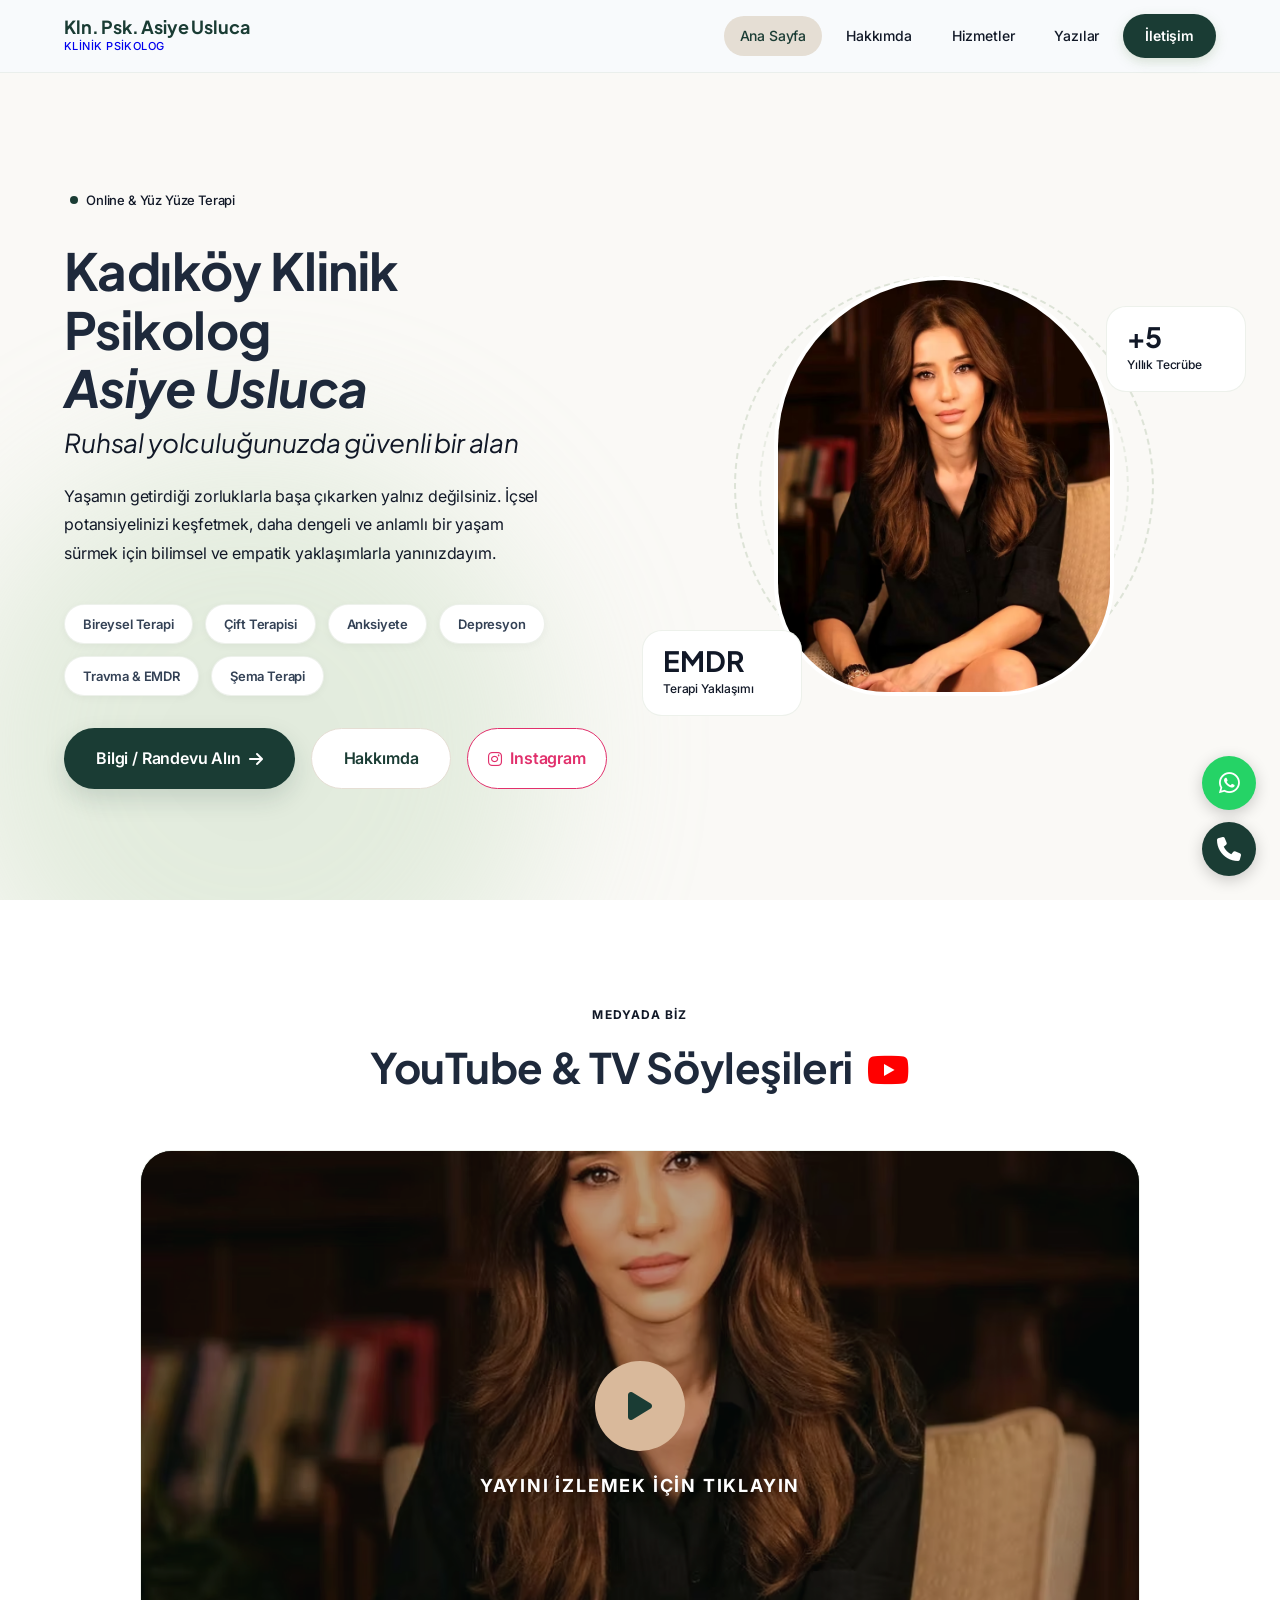
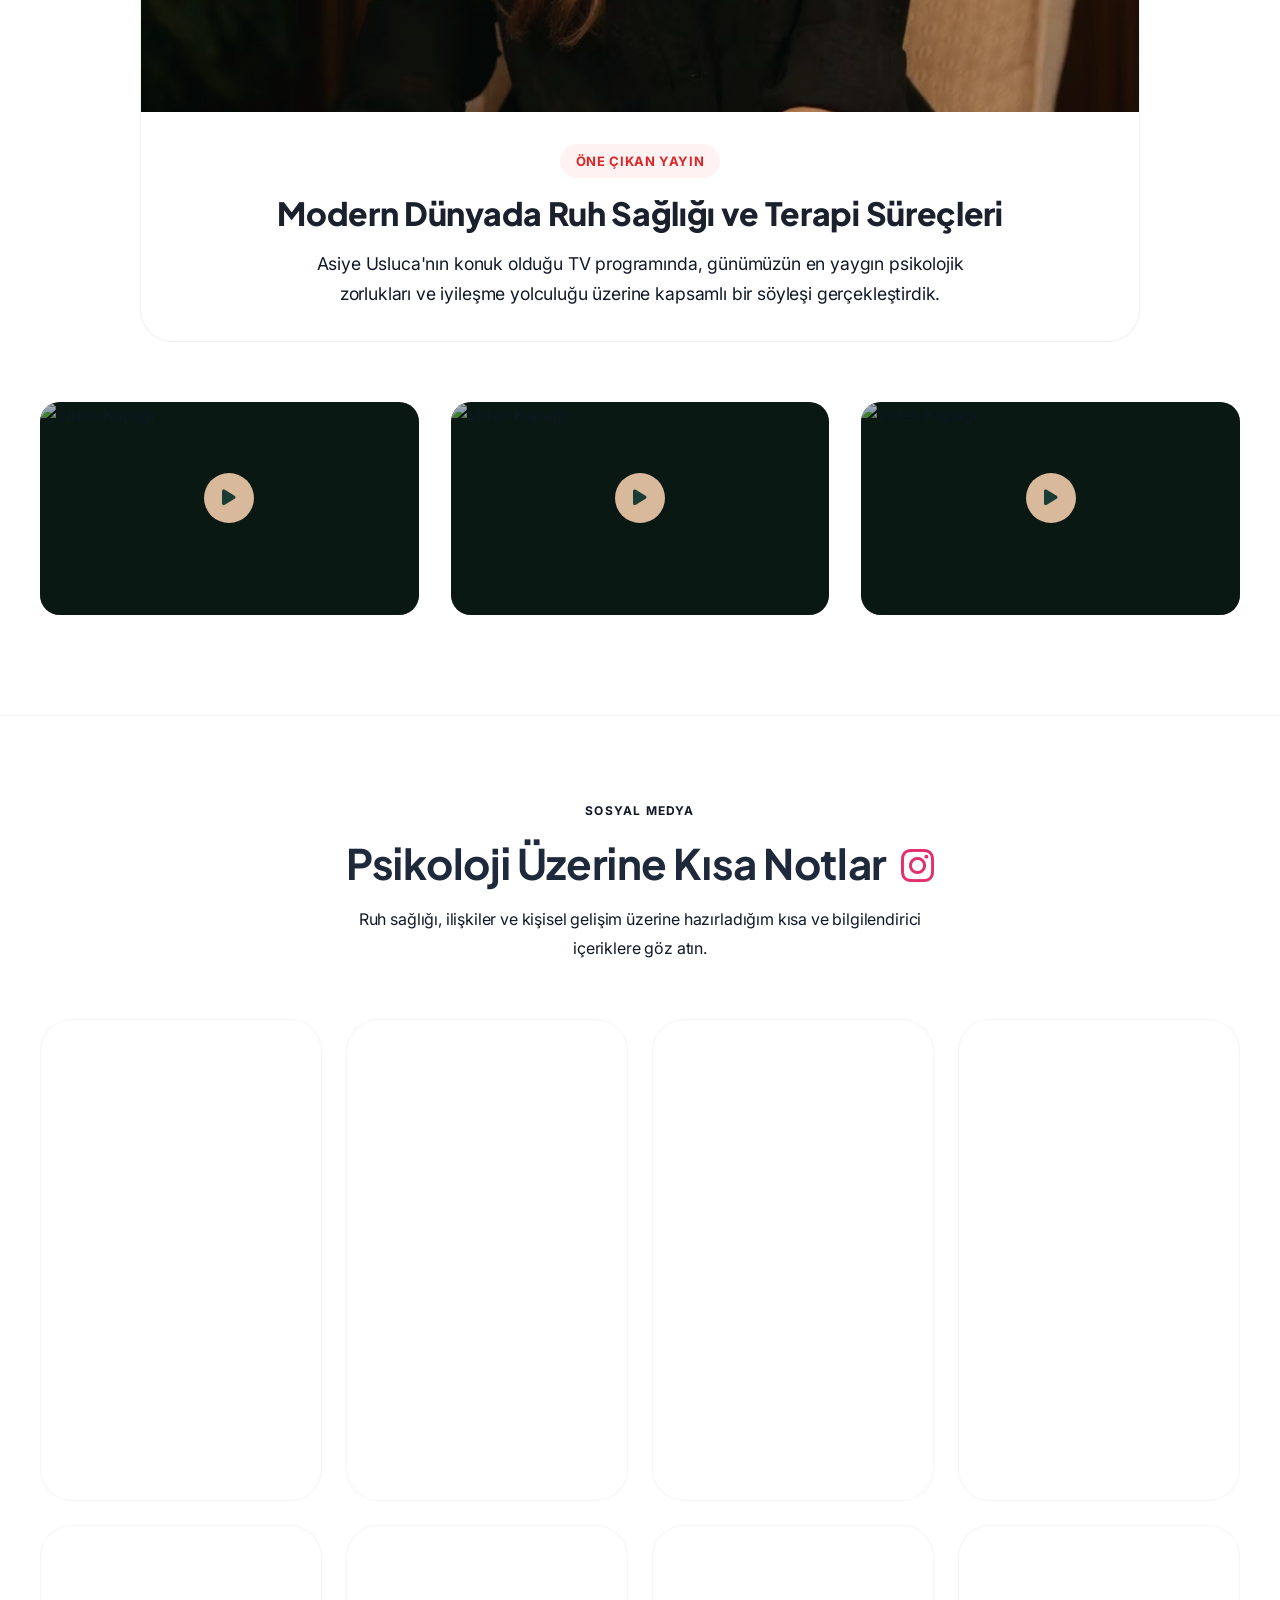
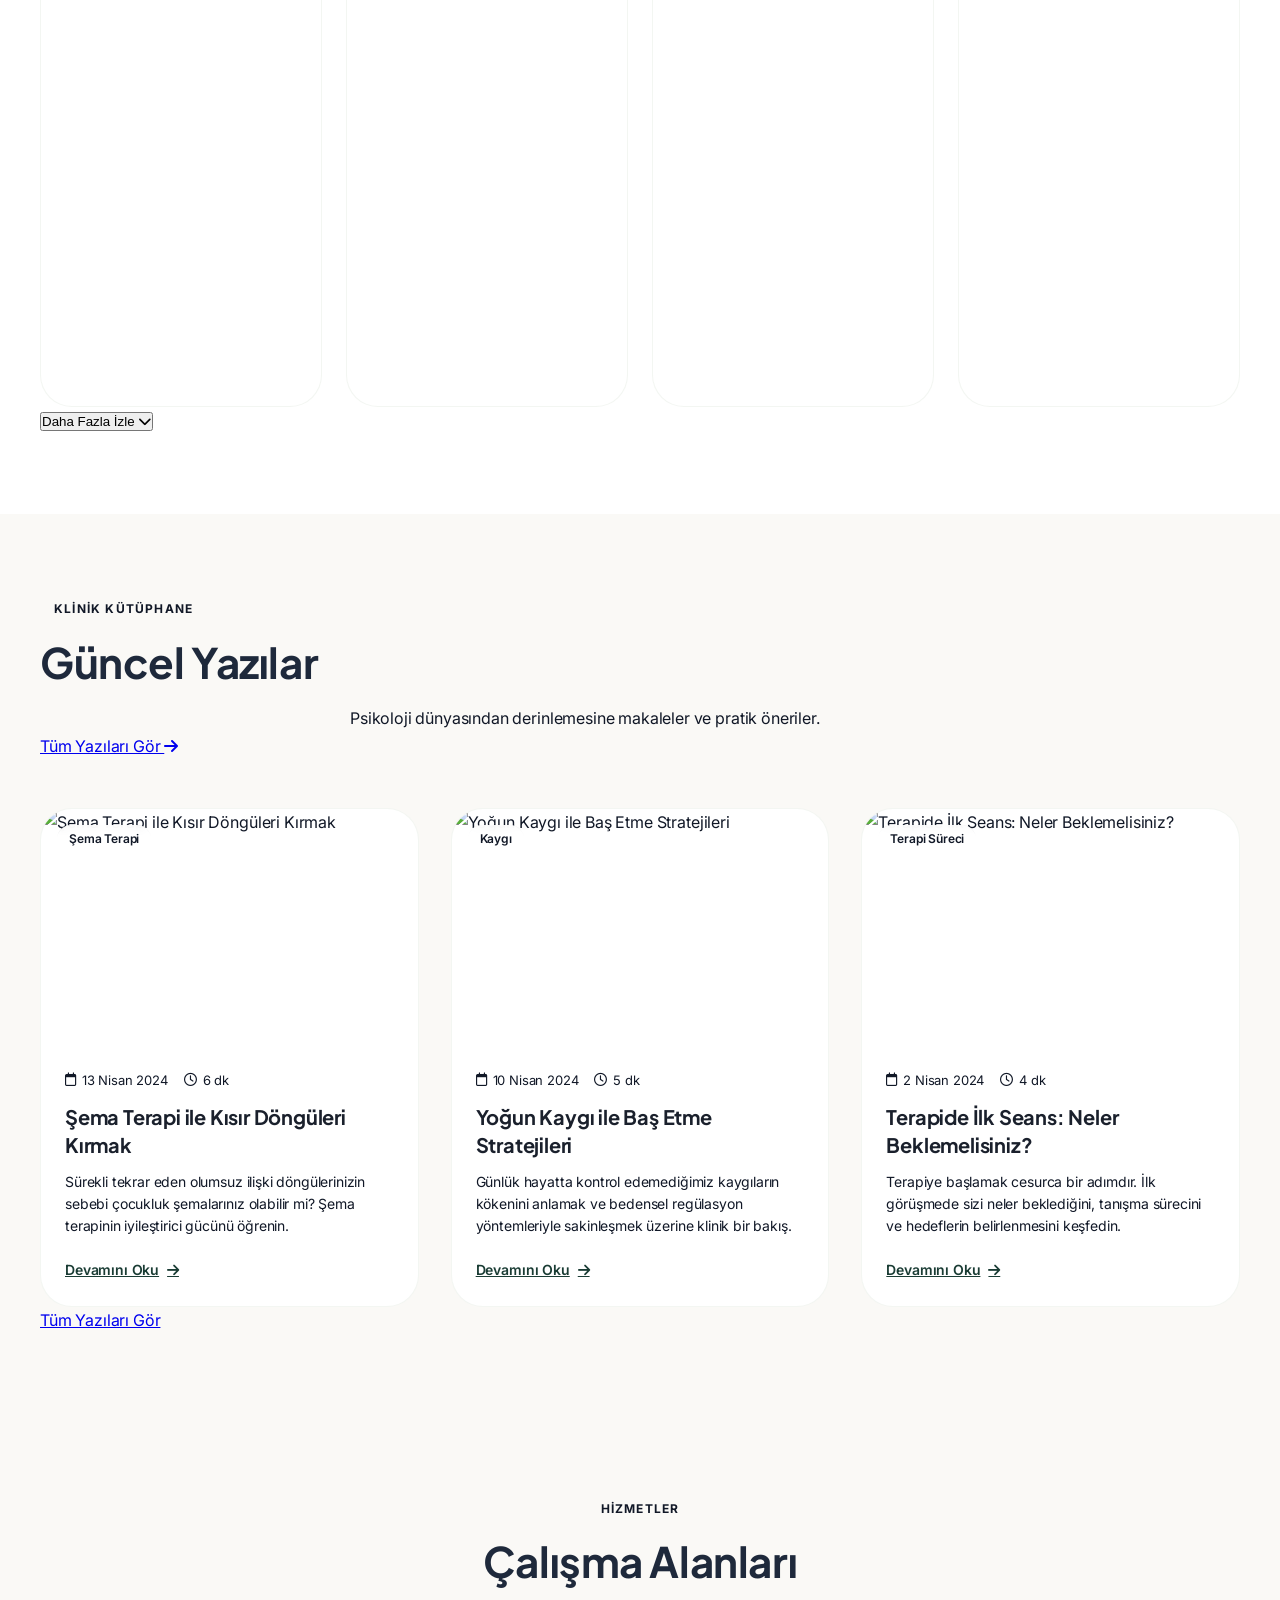
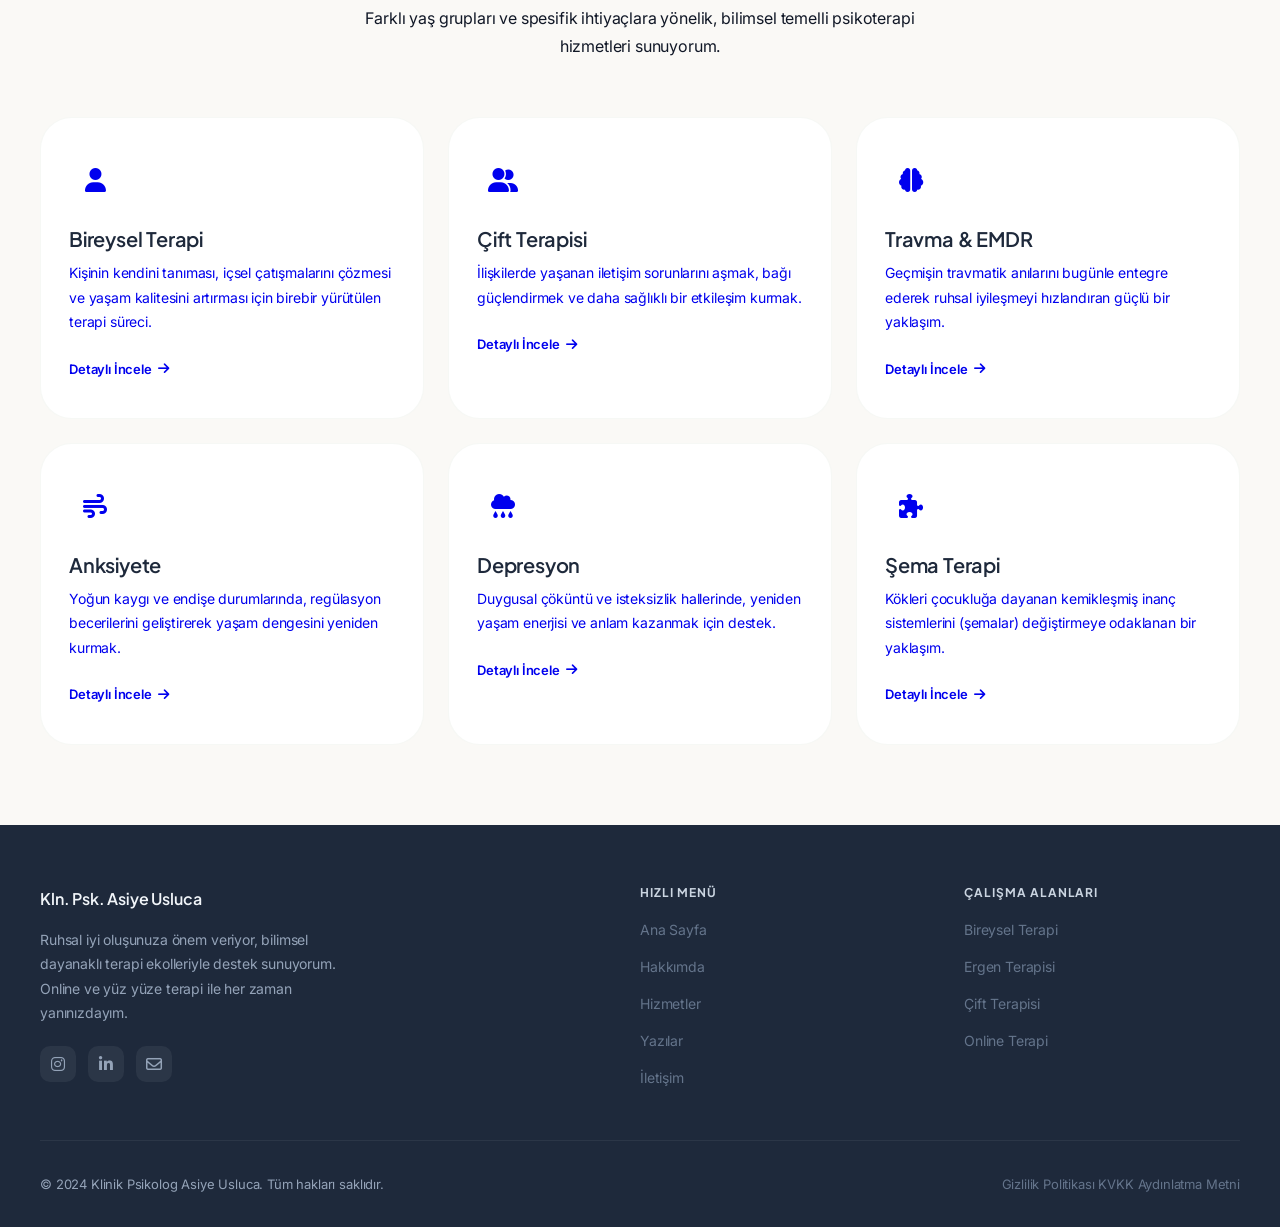
==== index.html @ 1c68e18a "feat: premium rebranding, youtube integration, and blog system completed" ====
<!DOCTYPE html>
<html lang="tr">
<head>
    <meta charset="UTF-8">
    <meta name="viewport" content="width=device-width, initial-scale=1.0">
    <title>Klinik Psikolog Asiye Usluca | Psikolojik Danışmanlık ve Terapi</title>
    <meta name="description" content="Klinik Psikolog Asiye Usluca ile ruhsal yolculuğunuzda güvenli bir alan. Bireysel terapi, ergen terapisi ve çift terapisi hizmetleri.">
    <!-- Tailwind CSS -->
    <script src="https://cdn.tailwindcss.com"></script>
    <script>
        tailwind.config = {
            theme: {
                extend: {
                    colors: {
                        sage: {
                            DEFAULT: '#1A3C34',
                            50: '#FAF9F6',
                            100: '#E5DED4',
                            200: '#D9B99B',
                            300: '#B89F88',
                            400: '#1A3C34',
                            500: '#15312B',
                            600: '#112622',
                            700: '#0C1C19',
                            800: '#081311',
                            900: '#040908',
                        }
                    }
                }
            }
        }
    </script>
    <!-- Custom CSS -->
    <link rel="stylesheet" href="style.css">
    <!-- Font Awesome -->
    <link rel="stylesheet" href="https://cdnjs.cloudflare.com/ajax/libs/font-awesome/6.4.0/css/all.min.css">
</head>
<body class="bg-slate-50">

    <!-- Navbar -->
    <nav class="navbar" id="navbar">
        <div class="nav-container">
            <a href="index.html" class="nav-logo">
                <div class="nav-logo-text">
                    <span class="nav-logo-name">Kln. Psk. Asiye Usluca</span>
                    <span class="nav-logo-title">Klinik Psikolog</span>
                </div>
            </a>
            
            <ul class="nav-links">
                <li><a href="index.html" class="active">Ana Sayfa</a></li>
                <li><a href="hakkimda.html">Hakkımda</a></li>
                <li><a href="hizmetler.html">Hizmetler</a></li>
                <li><a href="yazilar.html">Yazılar</a></li>
                <li><a href="iletisim.html" class="nav-cta">İletişim</a></li>
            </ul>

            <button class="hamburger" id="hamburger" aria-label="Menüyü Aç">
                <span></span>
                <span></span>
                <span></span>
            </button>
        </div>
    </nav>

    <!-- Mobile Menu -->
    <div class="mobile-menu" id="mobile-menu">
        <a href="index.html" class="active">Ana Sayfa</a>
        <a href="hakkimda.html">Hakkımda</a>
        <a href="hizmetler.html">Hizmetler</a>
        <a href="yazilar.html">Yazılar</a>
        <a href="iletisim.html" class="nav-cta-mobile">İletişim</a>
    </div>

    <!-- Main Content -->
    <main class="page-content">
        <!-- Hero Section -->
        <section class="hero">
            <div class="hero-bg"></div>
            <div class="hero-blob hero-blob-1"></div>
            <div class="hero-blob hero-blob-2"></div>
            
            <div class="hero-container">
                <div class="hero-content fade-up">
                    <div class="hero-badge">
                        <div class="hero-badge-dot"></div>
                        <span>Online & Yüz Yüze Terapi</span>
                    </div>
                    <h1 class="hero-title">
                        Kadıköy Klinik Psikolog <br>
                        <span class="hero-title-accent">Asiye Usluca</span>
                    </h1>
                    <p class="hero-subtitle">Ruhsal yolculuğunuzda güvenli bir alan</p>
                    <p class="hero-desc">
                        Yaşamın getirdiği zorluklarla başa çıkarken yalnız değilsiniz. İçsel potansiyelinizi keşfetmek, daha dengeli ve anlamlı bir yaşam sürmek için bilimsel ve empatik yaklaşımlarla yanınızdayım.
                    </p>

                    <div class="hero-tags-container" style="margin-bottom: 32px;">
                        <span class="hero-tag">Bireysel Terapi</span>
                        <span class="hero-tag">Çift Terapisi</span>
                        <span class="hero-tag">Anksiyete</span>
                        <span class="hero-tag">Depresyon</span>
                        <span class="hero-tag">Travma & EMDR</span>
                        <span class="hero-tag">Şema Terapi</span>
                    </div>

                    <div class="hero-actions">
                        <a href="iletisim.html" class="btn-primary">
                            Bilgi / Randevu Alın <i class="fa-solid fa-arrow-right ml-2 text-sm"></i>
                        </a>
                        <a href="hakkimda.html" class="btn-secondary">
                            Hakkımda
                        </a>
                        <a href="https://www.instagram.com/kl.psk.asiyeusluca/" target="_blank" class="btn-secondary" style="border-color: #E1306C; color: #E1306C; padding: 14px 20px;">
                            <i class="fa-brands fa-instagram mr-2"></i> Instagram
                        </a>
                    </div>
                </div>

                <div class="hero-image-wrapper fade-up fade-up-delay-2">
                    <div class="hero-image-ring"></div>
                    <div class="hero-image-ring hero-image-ring-2"></div>
                    <div class="hero-image-card">
                        <img src="images/Asiye Usluca.avif" alt="Klinik Psikolog Asiye Usluca">
                    </div>
                    <div class="hero-stats">
                        <div class="hero-stats-number">EMDR</div>
                        <div class="hero-stats-label">Terapi Yaklaşımı</div>
                    </div>
                    <div class="hero-stats hero-stats-2">
                        <div class="hero-stats-number">+5</div>
                        <div class="hero-stats-label">Yıllık Tecrübe</div>
                    </div>
                </div>
            </div>
        </section>

        <!-- YouTube / Featured Media Section -->
        <section class="media-section">
            <div class="container">
                <div class="section-header fade-up text-center mb-12">
                    <span class="section-eyebrow">Medyada Biz</span>
                    <h2 class="section-title">
                        YouTube & TV Söyleşileri
                        <i class="fa-brands fa-youtube" style="color: #FF0000; margin-left: 8px; font-size: 0.9em;"></i>
                    </h2>
                </div>

                <!-- Featured TV Video with Premium Toggle -->
                <div class="featured-video-container fade-up" id="featured-video-box">
                    <div class="video-responsive-wrap video-placeholder" onclick="loadFeaturedVideo()">
                        <div class="video-cover-overlay">
                            <img src="images/Asiye Usluca.avif" alt="Medyada Asiye Usluca" class="video-cover-img">
                            <div class="play-button-premium">
                                <i class="fa-solid fa-play"></i>
                            </div>
                            <div class="video-cta-text">Yayını İzlemek İçin Tıklayın</div>
                        </div>
                    </div>
                    <div class="featured-video-content">
                        <span class="featured-video-tag">Öne Çıkan Yayın</span>
                        <h3 class="featured-video-title">Modern Dünyada Ruh Sağlığı ve Terapi Süreçleri</h3>
                        <p class="featured-video-desc">
                            Asiye Usluca'nın konuk olduğu TV programında, günümüzün en yaygın psikolojik zorlukları ve iyileşme yolculuğu üzerine kapsamlı bir söyleşi gerçekleştirdik.
                        </p>
                    </div>
                </div>

                <script>
                    function loadFeaturedVideo() {
                        const container = document.getElementById('featured-video-box').querySelector('.video-responsive-wrap');
                        container.innerHTML = '<iframe src="https://www.youtube.com/embed/6K0EcAQxALw?autoplay=1&rel=0" title="YouTube Video" allow="accelerometer; autoplay; clipboard-write; encrypted-media; gyroscope; picture-in-picture" allowfullscreen></iframe>';
                        container.classList.remove('video-placeholder');
                    }
                </script>

                <!-- More Videos with Premium Toggle & Cover Images -->
                <div class="youtube-grid">
                    <div class="yt-card fade-up" id="yt-1">
                        <div class="video-responsive-wrap video-placeholder" onclick="loadGridVideo('yt-1', '6K0EcAQxALw')">
                            <div class="video-cover-overlay">
                                <img src="https://img.youtube.com/vi/6K0EcAQxALw/maxresdefault.jpg" alt="Video Kapağı" class="video-cover-img">
                                <div class="play-button-premium" style="width: 50px; height: 50px; font-size: 18px;">
                                    <i class="fa-solid fa-play"></i>
                                </div>
                            </div>
                        </div>
                    </div>
                    <div class="yt-card fade-up fade-up-delay-1" id="yt-2">
                        <div class="video-responsive-wrap video-placeholder" onclick="loadGridVideo('yt-2', '6K0EcAQxALw')">
                            <div class="video-cover-overlay">
                                <img src="https://img.youtube.com/vi/6K0EcAQxALw/maxresdefault.jpg" alt="Video Kapağı" class="video-cover-img">
                                <div class="play-button-premium" style="width: 50px; height: 50px; font-size: 18px;">
                                    <i class="fa-solid fa-play"></i>
                                </div>
                            </div>
                        </div>
                    </div>
                    <div class="yt-card fade-up fade-up-delay-2" id="yt-3">
                        <div class="video-responsive-wrap video-placeholder" onclick="loadGridVideo('yt-3', '6K0EcAQxALw')">
                            <div class="video-cover-overlay">
                                <img src="https://img.youtube.com/vi/6K0EcAQxALw/maxresdefault.jpg" alt="Video Kapağı" class="video-cover-img">
                                <div class="play-button-premium" style="width: 50px; height: 50px; font-size: 18px;">
                                    <i class="fa-solid fa-play"></i>
                                </div>
                            </div>
                        </div>
                    </div>
                </div>

                <script>
                    function loadGridVideo(containerId, videoId) {
                        const container = document.getElementById(containerId).querySelector('.video-responsive-wrap');
                        container.innerHTML = '<iframe src="https://www.youtube.com/embed/' + videoId + '?autoplay=1&rel=0" title="YouTube Video" allow="accelerometer; autoplay; clipboard-write; encrypted-media; gyroscope; picture-in-picture" allowfullscreen></iframe>';
                        container.classList.remove('video-placeholder');
                    }
                </script>
            </div>
        </section>

        <!-- Instagram Videos Section -->
        <section class="instagram-section">
            <div class="container">
                <div class="section-header fade-up">
                    <span class="section-eyebrow">Sosyal Medya</span>
                    <h2 class="section-title">
                        Psikoloji Üzerine Kısa Notlar 
                        <i class="fa-brands fa-instagram" style="color: #E1306C; margin-left: 8px; font-size: 0.9em;"></i>
                    </h2>
                    <p class="section-desc">Ruh sağlığı, ilişkiler ve kişisel gelişim üzerine hazırladığım kısa ve bilgilendirici içeriklere göz atın.</p>
                </div>
                
                <div class="instagram-grid fade-up fade-up-delay-1">
                    <!-- Video 1 -->
                    <div class="video-item">
                        <div class="instagram-embed-wrapper" style="min-height: 480px; align-items: stretch;">
                            <iframe src="https://www.instagram.com/p/DW9f9VKjLY2/embed" width="100%" height="480" frameborder="0" scrolling="no" allowtransparency="true" style="border:none; border-radius: 16px;"></iframe>
                        </div>
                    </div>
                    <!-- Video 2 -->
                    <div class="video-item">
                        <div class="instagram-embed-wrapper" style="min-height: 480px; align-items: stretch;">
                            <iframe src="https://www.instagram.com/p/DW3dEcjjD6r/embed" width="100%" height="480" frameborder="0" scrolling="no" allowtransparency="true" style="border:none; border-radius: 16px;"></iframe>
                        </div>
                    </div>
                    <!-- Video 3 -->
                    <div class="video-item mobile-hidden">
                        <div class="instagram-embed-wrapper" style="min-height: 480px; align-items: stretch;">
                            <iframe src="https://www.instagram.com/p/DW1vijzB_mU/embed" width="100%" height="480" frameborder="0" scrolling="no" allowtransparency="true" style="border:none; border-radius: 16px;"></iframe>
                        </div>
                    </div>
                    <!-- Video 4 -->
                    <div class="video-item mobile-hidden">
                        <div class="instagram-embed-wrapper" style="min-height: 480px; align-items: stretch;">
                            <iframe src="https://www.instagram.com/p/DWRn8cZDE-V/embed" width="100%" height="480" frameborder="0" scrolling="no" allowtransparency="true" style="border:none; border-radius: 16px;"></iframe>
                        </div>
                    </div>
                    <!-- Video 5 -->
                    <div class="video-item mobile-hidden">
                        <div class="instagram-embed-wrapper" style="min-height: 480px; align-items: stretch;">
                            <iframe src="https://www.instagram.com/p/DWMZo0njMbs/embed" width="100%" height="480" frameborder="0" scrolling="no" allowtransparency="true" style="border:none; border-radius: 16px;"></iframe>
                        </div>
                    </div>
                    <!-- Video 6 -->
                    <div class="video-item mobile-hidden">
                        <div class="instagram-embed-wrapper" style="min-height: 480px; align-items: stretch;">
                            <iframe src="https://www.instagram.com/p/DWEzRWvjHTo/embed" width="100%" height="480" frameborder="0" scrolling="no" allowtransparency="true" style="border:none; border-radius: 16px;"></iframe>
                        </div>
                    </div>
                    <!-- Video 7 -->
                    <div class="video-item mobile-hidden">
                        <div class="instagram-embed-wrapper" style="min-height: 480px; align-items: stretch;">
                            <iframe src="https://www.instagram.com/p/DV9CozvF2O_/embed" width="100%" height="480" frameborder="0" scrolling="no" allowtransparency="true" style="border:none; border-radius: 16px;"></iframe>
                        </div>
                    </div>
                    <!-- Video 8 -->
                    <div class="video-item mobile-hidden">
                        <div class="instagram-embed-wrapper" style="min-height: 480px; align-items: stretch;">
                            <iframe src="https://www.instagram.com/p/DV33iY6jDvD/embed" width="100%" height="480" frameborder="0" scrolling="no" allowtransparency="true" style="border:none; border-radius: 16px;"></iframe>
                        </div>
                    </div>
                </div>

                <!-- Load More Button (Mobile Only) -->
                <div class="text-center mt-8 sm:hidden px-4">
                    <button id="show-more-videos" class="w-full bg-white border border-sage text-sage font-semibold py-3 px-6 rounded-full shadow-sm hover:bg-sage-50 transition duration-300">
                        Daha Fazla İzle <i class="fa-solid fa-chevron-down ml-2"></i>
                    </button>
                </div>
            </div>
        </section>

        <!-- Recent Blog Posts Section -->
        <section class="section bg-white" id="son-yazilar">
            <div class="container">
                <div class="flex justify-between items-end mb-12 fade-up">
                    <div class="max-w-xl">
                        <span class="section-eyebrow">Klinik Kütüphane</span>
                        <h2 class="section-title">Güncel Yazılar</h2>
                        <p class="section-desc">Psikoloji dünyasından derinlemesine makaleler ve pratik öneriler.</p>
                    </div>
                    <a href="yazilar.html" class="hidden md:flex items-center gap-2 text-primary font-bold hover:gap-4 transition-all">
                        Tüm Yazıları Gör <i class="fa-solid fa-arrow-right"></i>
                    </a>
                </div>

                <div class="blog-grid">
                    <!-- Post 1 -->
                    <article class="blog-card fade-up">
                        <div class="blog-image-wrap">
                            <img src="schema_therapy_puzzle_1776084819249.png" alt="Şema Terapi ile Kısır Döngüleri Kırmak">
                            <span class="blog-category-badge">Şema Terapi</span>
                        </div>
                        <div class="blog-content">
                            <div class="blog-meta">
                                <span class="blog-meta-item"><i class="fa-regular fa-calendar"></i> 13 Nisan 2024</span>
                                <span class="blog-meta-item"><i class="fa-regular fa-clock"></i> 6 dk</span>
                            </div>
                            <h3 class="blog-card-title">Şema Terapi ile Kısır Döngüleri Kırmak</h3>
                            <p class="blog-card-excerpt">Sürekli tekrar eden olumsuz ilişki döngülerinizin sebebi çocukluk şemalarınız olabilir mi? Şema terapinin iyileştirici gücünü öğrenin.</p>
                            <a href="yazilar.html" class="blog-read-more">Devamını Oku <i class="fa-solid fa-arrow-right"></i></a>
                        </div>
                    </article>

                    <!-- Post 2 -->
                    <article class="blog-card fade-up fade-up-delay-1">
                        <div class="blog-image-wrap">
                            <img src="anxiety_relief_calm_1776084756799.png" alt="Yoğun Kaygı ile Baş Etme Stratejileri">
                            <span class="blog-category-badge">Kaygı</span>
                        </div>
                        <div class="blog-content">
                            <div class="blog-meta">
                                <span class="blog-meta-item"><i class="fa-regular fa-calendar"></i> 10 Nisan 2024</span>
                                <span class="blog-meta-item"><i class="fa-regular fa-clock"></i> 5 dk</span>
                            </div>
                            <h3 class="blog-card-title">Yoğun Kaygı ile Baş Etme Stratejileri</h3>
                            <p class="blog-card-excerpt">Günlük hayatta kontrol edemediğimiz kaygıların kökenini anlamak ve bedensel regülasyon yöntemleriyle sakinleşmek üzerine klinik bir bakış.</p>
                            <a href="yazilar.html" class="blog-read-more">Devamını Oku <i class="fa-solid fa-arrow-right"></i></a>
                        </div>
                    </article>

                    <!-- Post 3 -->
                    <article class="blog-card fade-up fade-up-delay-2">
                        <div class="blog-image-wrap">
                            <img src="therapy_room_session_1776084719067.png" alt="Terapide İlk Seans: Neler Beklemelisiniz?">
                            <span class="blog-category-badge">Terapi Süreci</span>
                        </div>
                        <div class="blog-content">
                            <div class="blog-meta">
                                <span class="blog-meta-item"><i class="fa-regular fa-calendar"></i> 2 Nisan 2024</span>
                                <span class="blog-meta-item"><i class="fa-regular fa-clock"></i> 4 dk</span>
                            </div>
                            <h3 class="blog-card-title">Terapide İlk Seans: Neler Beklemelisiniz?</h3>
                            <p class="blog-card-excerpt">Terapiye başlamak cesurca bir adımdır. İlk görüşmede sizi neler beklediğini, tanışma sürecini ve hedeflerin belirlenmesini keşfedin.</p>
                            <a href="yazilar.html" class="blog-read-more">Devamını Oku <i class="fa-solid fa-arrow-right"></i></a>
                        </div>
                    </article>
                </div>

                <div class="mt-12 text-center md:hidden">
                    <a href="yazilar.html" class="inline-block bg-primary text-white font-bold px-8 py-3 rounded-full">Tüm Yazıları Gör</a>
                </div>
            </div>
        </section>

        <!-- Services Preview Section (Hızlı Geçiş Kartları) -->
        <section class="services-section">
            <div class="container">
                <div class="section-header fade-up">
                    <span class="section-eyebrow">Hizmetler</span>
                    <h2 class="section-title">Çalışma Alanları</h2>
                    <p class="section-desc">Farklı yaş grupları ve spesifik ihtiyaçlara yönelik, bilimsel temelli psikoterapi hizmetleri sunuyorum.</p>
                </div>

                <div class="services-grid">
                    <!-- Bireysel Terapi -->
                    <a href="hizmetler.html#bireysel" class="service-card fade-up">
                        <div class="service-icon text-sage">
                            <i class="fa-solid fa-user"></i>
                        </div>
                        <h3 class="service-name">Bireysel Terapi</h3>
                        <p class="service-desc">Kişinin kendini tanıması, içsel çatışmalarını çözmesi ve yaşam kalitesini artırması için birebir yürütülen terapi süreci.</p>
                        <span class="service-link">
                            Detaylı İncele <i class="fa-solid fa-arrow-right text-xs"></i>
                        </span>
                    </a>

                    <!-- Çift Terapisi -->
                    <a href="hizmetler.html#cift" class="service-card fade-up fade-up-delay-1">
                        <div class="service-icon text-sage">
                            <i class="fa-solid fa-user-group"></i>
                        </div>
                        <h3 class="service-name">Çift Terapisi</h3>
                        <p class="service-desc">İlişkilerde yaşanan iletişim sorunlarını aşmak, bağı güçlendirmek ve daha sağlıklı bir etkileşim kurmak.</p>
                        <span class="service-link">
                            Detaylı İncele <i class="fa-solid fa-arrow-right text-xs"></i>
                        </span>
                    </a>

                    <!-- Travma & EMDR -->
                    <a href="hizmetler.html#travma" class="service-card fade-up fade-up-delay-2">
                        <div class="service-icon text-sage">
                            <i class="fa-solid fa-brain"></i>
                        </div>
                        <h3 class="service-name">Travma & EMDR</h3>
                        <p class="service-desc">Geçmişin travmatik anılarını bugünle entegre ederek ruhsal iyileşmeyi hızlandıran güçlü bir yaklaşım.</p>
                        <span class="service-link">
                            Detaylı İncele <i class="fa-solid fa-arrow-right text-xs"></i>
                        </span>
                    </a>

                    <!-- Anksiyete -->
                    <a href="hizmetler.html#anksiyete" class="service-card fade-up">
                        <div class="service-icon text-sage">
                            <i class="fa-solid fa-wind"></i>
                        </div>
                        <h3 class="service-name">Anksiyete</h3>
                        <p class="service-desc">Yoğun kaygı ve endişe durumlarında, regülasyon becerilerini geliştirerek yaşam dengesini yeniden kurmak.</p>
                        <span class="service-link">
                            Detaylı İncele <i class="fa-solid fa-arrow-right text-xs"></i>
                        </span>
                    </a>

                    <!-- Depresyon -->
                    <a href="hizmetler.html#depresyon" class="service-card fade-up fade-up-delay-1">
                        <div class="service-icon text-sage">
                            <i class="fa-solid fa-cloud-rain"></i>
                        </div>
                        <h3 class="service-name">Depresyon</h3>
                        <p class="service-desc">Duygusal çöküntü ve isteksizlik hallerinde, yeniden yaşam enerjisi ve anlam kazanmak için destek.</p>
                        <span class="service-link">
                            Detaylı İncele <i class="fa-solid fa-arrow-right text-xs"></i>
                        </span>
                    </a>

                    <!-- Şema Terapi -->
                    <a href="hizmetler.html#sema" class="service-card fade-up fade-up-delay-2">
                        <div class="service-icon text-sage">
                            <i class="fa-solid fa-puzzle-piece"></i>
                        </div>
                        <h3 class="service-name">Şema Terapi</h3>
                        <p class="service-desc">Kökleri çocukluğa dayanan kemikleşmiş inanç sistemlerini (şemalar) değiştirmeye odaklanan bir yaklaşım.</p>
                        <span class="service-link">
                            Detaylı İncele <i class="fa-solid fa-arrow-right text-xs"></i>
                        </span>
                    </a>
                </div>
            </div>
        </section>
    </main>

    <!-- Footer -->
    <footer class="footer">
        <div class="footer-container">
            <div class="footer-grid">
                <div class="footer-brand">
                    <a href="index.html" class="footer-logo">
                        <span class="footer-logo-name">Kln. Psk. Asiye Usluca</span>
                    </a>
                    <p class="footer-desc">
                        Ruhsal iyi oluşunuza önem veriyor, bilimsel dayanaklı terapi ekolleriyle destek sunuyorum. Online ve yüz yüze terapi ile her zaman yanınızdayım.
                    </p>
                    <div class="footer-social">
                        <a href="https://www.instagram.com/kl.psk.asiyeusluca/" target="_blank" aria-label="Instagram"><i class="fa-brands fa-instagram"></i></a>
                        <a href="https://linkedin.com/" target="_blank" aria-label="LinkedIn"><i class="fa-brands fa-linkedin-in"></i></a>
                        <a href="mailto:info@asiyeusluca.com" aria-label="Email"><i class="fa-regular fa-envelope"></i></a>
                    </div>
                </div>
                
                <div>
                    <h4 class="footer-nav-title">Hızlı Menü</h4>
                    <ul class="footer-nav-list">
                        <li><a href="index.html">Ana Sayfa</a></li>
                        <li><a href="hakkimda.html">Hakkımda</a></li>
                        <li><a href="hizmetler.html">Hizmetler</a></li>
                        <li><a href="yazilar.html">Yazılar</a></li>
                        <li><a href="iletisim.html">İletişim</a></li>
                    </ul>
                </div>
                
                <div>
                    <h4 class="footer-nav-title">Çalışma Alanları</h4>
                    <ul class="footer-nav-list">
                        <li><a href="hizmetler.html#bireysel">Bireysel Terapi</a></li>
                        <li><a href="hizmetler.html#ergen">Ergen Terapisi</a></li>
                        <li><a href="hizmetler.html#cift">Çift Terapisi</a></li>
                        <li><a href="hizmetler.html#online">Online Terapi</a></li>
                    </ul>
                </div>
            </div>
            
            <div class="footer-bottom">
                <p>&copy; 2024 Klinik Psikolog Asiye Usluca. Tüm hakları saklıdır.</p>
                <div class="flex gap-4">
                    <a href="#">Gizlilik Politikası</a>
                    <a href="#">KVKK Aydınlatma Metni</a>
                </div>
            </div>
        </div>
    </footer>

    <!-- Scripts -->
    <script async src="//www.instagram.com/embed.js"></script>
    <script>
        // Navbar Scrolled State
        const navbar = document.getElementById('navbar');
        window.addEventListener('scroll', () => {
            if (window.scrollY > 20) {
                navbar.classList.add('scrolled');
            } else {
                navbar.classList.remove('scrolled');
            }
        });

        // Mobile Menu Toggle
        const hamburger = document.getElementById('hamburger');
        const mobileMenu = document.getElementById('mobile-menu');

        hamburger.addEventListener('click', () => {
            hamburger.classList.toggle('open');
            mobileMenu.classList.toggle('open');
        });

        // Scroll Animation
        const observerOptions = {
            root: null,
            rootMargin: '0px',
            threshold: 0.1
        };

        const observer = new IntersectionObserver((entries, observer) => {
            entries.forEach(entry => {
                if (entry.isIntersecting) {
                    entry.target.classList.add('visible');
                    observer.unobserve(entry.target);
                }
            });
        }, observerOptions);

        document.querySelectorAll('.fade-up').forEach((el) => {
            observer.observe(el);
        });

        // Instagram Load More Logic
        const showMoreBtn = document.getElementById('show-more-videos');
        const hiddenVideos = document.querySelectorAll('.video-item.mobile-hidden');

        if (showMoreBtn) {
            showMoreBtn.addEventListener('click', () => {
                hiddenVideos.forEach(v => v.classList.add('show'));
                showMoreBtn.style.display = 'none';
            });
        }
    </script>
    
    <!-- Floating Contact Buttons -->
    <div class="floating-contact">
        <a href="https://wa.me/905454201468" target="_blank" class="float-btn float-whatsapp" aria-label="WhatsApp üzerinden ulaşın">
            <i class="fa-brands fa-whatsapp"></i>
        </a>
        <a href="tel:+905454201468" class="float-btn float-phone" aria-label="Telefonla arayın">
            <i class="fa-solid fa-phone"></i>
        </a>
    </div>
</body>
</html>
---- style.css ----
/* ===== GOOGLE FONTS ===== */
@import url('https://fonts.googleapis.com/css2?family=Plus+Jakarta+Sans:ital,wght@0,300;0,400;0,500;0,600;0,700;1,400&family=Inter:wght@300;400;500;600;700&display=swap');

/* ===== CSS VARIABLES ===== */
:root {
  --primary: #1A3C34;      /* Deep Forest Green - Authority */
  --primary-light: #2A5C50;
  --secondary: #D9B99B;    /* Champagne/Sand - Luxury */
  --secondary-soft: #E5DED4;
  --bg-premium: #FAF9F6;   /* Off-white Pearl - Ease */
  --text-main: #111827;    /* Rich Ink */
  --text-muted: #4B5563;   /* Soft Charcoal */
  --sage: var(--primary);  /* Legacy compatibility */
  
  --font-heading: 'Plus Jakarta Sans', -apple-system, BlinkMacSystemFont, "Segoe UI", Roboto, sans-serif;
  --font-body: 'Inter', system-ui, -apple-system, sans-serif;
  
  --transition: all 0.4s cubic-bezier(0.2, 0.8, 0.2, 1);
  --shadow-premium: 0 12px 40px rgba(0,0,0,0.03), 0 4px 12px rgba(0,0,0,0.02);
  --shadow-hover: 0 20px 60px rgba(26,60,52,0.1), 0 8px 24px rgba(0,0,0,0.05);
  
  --radius: 20px;
  --radius-lg: 32px;
  --radius-pill: 100px;
}

/* ===== RESET & BASE ===== */
*, *::before, *::after {
  box-sizing: border-box;
  margin: 0;
  padding: 0;
}

html {
  scroll-behavior: smooth;
  -webkit-font-smoothing: antialiased;
}

body {
  font-family: var(--font-body);
  background-color: var(--bg-premium);
  color: var(--text-main);
  line-height: 1.7;
  overflow-x: hidden;
  letter-spacing: -0.01em;
}

/* ===== TYPOGRAPHY ===== */
h1, h2, h3, h4, h5 {
  font-family: var(--font-heading);
  line-height: 1.25;
  letter-spacing: -0.01em;
}

/* ===== NAVBAR ===== */
.navbar {
  position: fixed;
  top: 0;
  left: 0;
  right: 0;
  z-index: 1000;
  background: rgba(248, 250, 252, 0.92);
  backdrop-filter: blur(20px);
  -webkit-backdrop-filter: blur(20px);
  border-bottom: 1px solid rgba(136,164,124,0.12);
  transition: var(--transition);
}

.navbar.scrolled {
  background: rgba(248, 250, 252, 0.98);
  box-shadow: var(--shadow-sm);
}

.nav-container {
  max-width: 1200px;
  margin: 0 auto;
  padding: 0 24px;
  display: flex;
  align-items: center;
  justify-content: space-between;
  height: 72px;
}

.nav-logo {
  display: flex;
  align-items: center;
  gap: 12px;
  text-decoration: none;
}

.nav-logo-img {
  width: 42px;
  height: 42px;
  border-radius: 50%;
  object-fit: cover;
  border: 2px solid var(--sage-light);
}

.nav-logo-text {
  display: flex;
  flex-direction: column;
}

.nav-logo-name {
  font-family: var(--font-heading);
  font-size: 18px;
  font-weight: 700;
  color: var(--primary);
  line-height: 1.2;
}

.nav-logo-title {
  font-size: 11px;
  color: var(--sage-dark);
  font-weight: 500;
  letter-spacing: 0.04em;
  text-transform: uppercase;
}

.nav-links {
  display: flex;
  align-items: center;
  gap: 8px;
  list-style: none;
}

.nav-links a {
  display: inline-flex;
  align-items: center;
  padding: 8px 16px;
  border-radius: 50px;
  text-decoration: none;
  font-size: 14px;
  font-weight: 500;
  color: var(--muted);
  transition: var(--transition);
}

.nav-links a:hover,
.nav-links a.active {
  color: var(--primary);
  background-color: var(--secondary-soft);
}

.nav-cta {
  background: var(--sage) !important;
  color: white !important;
  padding: 10px 22px !important;
  border-radius: 50px !important;
  font-weight: 600 !important;
  box-shadow: 0 4px 12px rgba(136,164,124,0.3);
}

.nav-cta:hover {
  background: var(--sage-dark) !important;
  transform: translateY(-1px);
  box-shadow: 0 6px 20px rgba(136,164,124,0.4) !important;
}

/* ===== HAMBURGER MENU ===== */
.hamburger {
  display: none;
  flex-direction: column;
  gap: 5px;
  cursor: pointer;
  padding: 8px;
  border-radius: 8px;
  background: none;
  border: none;
  transition: var(--transition);
}

.hamburger span {
  display: block;
  width: 24px;
  height: 2px;
  background: var(--slate-text);
  border-radius: 2px;
  transition: var(--transition);
}

.hamburger.open span:nth-child(1) {
  transform: translateY(7px) rotate(45deg);
}

.hamburger.open span:nth-child(2) {
  opacity: 0;
}

.hamburger.open span:nth-child(3) {
  transform: translateY(-7px) rotate(-45deg);
}

.mobile-menu {
  display: none;
  position: fixed;
  top: 72px;
  left: 0;
  right: 0;
  background: rgba(248, 250, 252, 0.98);
  backdrop-filter: blur(20px);
  border-bottom: 1px solid rgba(136,164,124,0.15);
  padding: 16px 24px 24px;
  flex-direction: column;
  gap: 4px;
  z-index: 999;
  transform: translateY(-10px);
  opacity: 0;
  transition: var(--transition);
}

.mobile-menu.open {
  display: flex;
  transform: translateY(0);
  opacity: 1;
}

.mobile-menu a {
  display: block;
  padding: 12px 16px;
  border-radius: var(--radius-sm);
  text-decoration: none;
  font-size: 15px;
  font-weight: 500;
  color: var(--slate-text);
  transition: var(--transition);
}

.mobile-menu a:hover,
.mobile-menu a.active {
  background: var(--secondary-soft);
  color: var(--primary);
}

.mobile-menu .nav-cta-mobile {
  margin-top: 8px;
  text-align: center;
  background: var(--primary);
  color: white !important;
  border-radius: var(--radius-pill);
  font-weight: 600;
  box-shadow: 0 6px 16px rgba(26,60,52,0.15);
}

/* ===== PAGE WRAPPER ===== */
.page-content {
  padding-top: 72px;
}

/* ===== HERO SECTION ===== */
.hero {
  position: relative;
  min-height: calc(100vh - 72px);
  display: flex;
  align-items: center;
  overflow: hidden;
}

.hero-bg {
  position: absolute;
  inset: 0;
  background: linear-gradient(135deg, var(--cream) 0%, #EEF4EC 50%, #F8FAFC 100%);
  z-index: 0;
}

.hero-blob {
  position: absolute;
  width: 600px;
  height: 600px;
  border-radius: 50%;
  filter: blur(80px);
  opacity: 0.35;
  z-index: 0;
  animation: blob-float 8s ease-in-out infinite;
}

.hero-blob-1 {
  background: var(--sage-light);
  top: -100px;
  right: -100px;
}

.hero-blob-2 {
  background: #B8D4B0;
  bottom: -150px;
  left: -50px;
  animation-delay: -4s;
}

@keyframes blob-float {
  0%, 100% { transform: translate(0,0) scale(1); }
  33% { transform: translate(20px,-20px) scale(1.05); }
  66% { transform: translate(-15px,15px) scale(0.97); }
}

.hero-container {
  position: relative;
  z-index: 1;
  max-width: 1200px;
  margin: 0 auto;
  padding: 80px 24px;
  display: grid;
  grid-template-columns: 1fr 1fr;
  gap: 64px;
  align-items: center;
}

.hero-badge {
  display: inline-flex;
  align-items: center;
  gap: 8px;
  background: var(--sage-50);
  border: 1px solid var(--sage-100);
  border-radius: 50px;
  padding: 6px 16px 6px 6px;
  font-size: 13px;
  font-weight: 500;
  color: var(--sage-dark);
  margin-bottom: 24px;
}

.hero-badge-dot {
  width: 8px;
  height: 8px;
  border-radius: 50%;
  background: var(--sage);
  animation: pulse-dot 2s ease-in-out infinite;
}

@keyframes pulse-dot {
  0%, 100% { transform: scale(1); opacity: 1; }
  50% { transform: scale(1.4); opacity: 0.7; }
}

.hero-title {
  font-size: clamp(32px, 4vw, 52px);
  font-weight: 700;
  color: #1E293B;
  margin-bottom: 8px;
  line-height: 1.15;
}

.hero-title-accent {
  color: var(--sage-dark);
  font-style: italic;
}

.hero-subtitle {
  font-size: clamp(18px, 2.5vw, 26px);
  font-family: var(--font-heading);
  color: var(--sage-dark);
  font-weight: 400;
  font-style: italic;
  margin-bottom: 20px;
  line-height: 1.4;
}

.hero-desc {
  font-size: 16px;
  color: var(--muted);
  line-height: 1.8;
  margin-bottom: 36px;
  max-width: 480px;
}

.hero-actions {
  display: flex;
  gap: 16px;
  flex-wrap: wrap;
}

.btn-primary {
  display: inline-flex;
  align-items: center;
  gap: 8px;
  padding: 16px 32px;
  background: var(--primary);
  color: white;
  border-radius: var(--radius-pill);
  text-decoration: none;
  font-size: 16px;
  font-weight: 600;
  box-shadow: 0 10px 25px rgba(26,60,52,0.15);
  transition: var(--transition);
}

.btn-primary:hover {
  background: var(--primary-light);
  transform: translateY(-3px);
  box-shadow: 0 15px 35px rgba(26,60,52,0.25);
}

.btn-secondary {
  display: inline-flex;
  align-items: center;
  gap: 8px;
  padding: 16px 32px;
  background: white;
  color: var(--primary);
  border-radius: var(--radius-pill);
  text-decoration: none;
  font-size: 16px;
  font-weight: 600;
  border: 1.5px solid var(--secondary-soft);
  transition: var(--transition);
}

.btn-secondary:hover {
  background: var(--bg-premium);
  border-color: var(--secondary);
  transform: translateY(-3px);
  box-shadow: var(--shadow-premium);
}

.hero-image-wrapper {
  position: relative;
  display: flex;
  justify-content: center;
  align-items: center;
}

.hero-image-ring {
  position: absolute;
  width: 420px;
  height: 420px;
  border-radius: 50%;
  border: 2px dashed rgba(136,164,124,0.25);
  animation: ring-spin 20s linear infinite;
}

@keyframes ring-spin {
  from { transform: rotate(0deg); }
  to { transform: rotate(360deg); }
}

.hero-image-ring-2 {
  width: 370px;
  height: 370px;
  border-color: rgba(136,164,124,0.15);
  animation-direction: reverse;
  animation-duration: 15s;
}

.hero-image-card {
  position: relative;
  width: 340px;
  height: 420px;
  border-radius: 180px 180px 120px 120px;
  overflow: hidden;
  box-shadow: var(--shadow-lg);
  border: 4px solid white;
  background: var(--sage-50);
}

.hero-image-card img {
  width: 100%;
  height: 100%;
  object-fit: cover;
  object-position: center top;
}

.hero-stats {
  position: absolute;
  bottom: -20px;
  left: -30px;
  background: white;
  border-radius: var(--radius);
  padding: 16px 20px;
  box-shadow: var(--shadow-md);
  border: 1px solid rgba(136,164,124,0.15);
  min-width: 160px;
}

.hero-stats-number {
  font-family: var(--font-heading);
  font-size: 28px;
  font-weight: 700;
  color: var(--sage-dark);
  line-height: 1;
}

.hero-stats-label {
  font-size: 12px;
  color: var(--muted);
  margin-top: 4px;
  font-weight: 500;
}

.hero-stats-2 {
  bottom: auto;
  top: 30px;
  right: -30px;
  left: auto;
  min-width: 140px;
}

/* ===== SECTION STYLES ===== */
.section {
  padding: 80px 24px;
}

.section-sm {
  padding: 60px 24px;
}

.container {
  max-width: 1200px;
  margin: 0 auto;
}

.section-header {
  text-align: center;
  margin-bottom: 56px;
}

.section-eyebrow {
  display: inline-block;
  font-size: 12px;
  font-weight: 700;
  letter-spacing: 0.1em;
  text-transform: uppercase;
  color: var(--sage-dark);
  margin-bottom: 12px;
  background: var(--sage-50);
  padding: 4px 14px;
  border-radius: 50px;
  border: 1px solid var(--sage-100);
}

.section-title {
  font-size: clamp(28px, 3.5vw, 42px);
  font-weight: 700;
  color: #1E293B;
  margin-bottom: 16px;
}

.section-desc {
  font-size: 16px;
  color: var(--muted);
  max-width: 580px;
  margin: 0 auto;
  line-height: 1.8;
}

/* ===== INSTAGRAM EMBEDS ===== */
.instagram-section {
  background: white;
  padding: 80px 24px;
}

.instagram-grid {
  display: grid;
  grid-template-columns: repeat(4, 1fr);
  gap: 24px;
  max-width: 1400px;
  margin: 0 auto;
}

@media (max-width: 1024px) {
  .instagram-grid {
    grid-template-columns: repeat(2, 1fr);
    max-width: 800px;
  }
}

@media (max-width: 640px) {
  .instagram-grid {
    grid-template-columns: 1fr 1fr;
    gap: 12px;
  }
  
  .video-item.mobile-hidden {
    display: none;
  }
  
  .video-item.mobile-hidden.show {
    display: block;
  }
}

.instagram-embed-wrapper {
  background: white;
  border-radius: var(--radius-lg);
  overflow: hidden;
  box-shadow: var(--shadow-md);
  border: 1px solid rgba(136,164,124,0.1);
  transition: var(--transition);
  min-height: 500px;
  display: flex;
  flex-direction: column;
  align-items: center;
  justify-content: center;
}

.instagram-embed-wrapper:hover {
  box-shadow: var(--shadow-lg);
  transform: translateY(-4px);
}

.instagram-embed-wrapper blockquote.instagram-media {
  border: none !important;
  box-shadow: none !important;
  min-width: 100% !important;
  max-width: 100% !important;
  width: 100% !important;
  margin: 0 !important;
  border-radius: 0 !important;
}

/* ===== SERVICE CARDS ===== */
.services-section {
  background: var(--sage-50);
  padding: 80px 24px;
}

.services-grid {
  display: grid;
  grid-template-columns: repeat(3, 1fr);
  gap: 24px;
}

.service-card {
  background: white;
  border-radius: var(--radius-lg);
  padding: 36px 28px;
  box-shadow: var(--shadow-sm);
  border: 1px solid rgba(136,164,124,0.08);
  transition: var(--transition);
  position: relative;
  overflow: hidden;
  text-decoration: none;
  display: block;
}

.service-card::before {
  content: '';
  position: absolute;
  top: 0;
  left: 0;
  right: 0;
  height: 3px;
  background: linear-gradient(90deg, var(--sage-light), var(--sage));
  transform: scaleX(0);
  transition: var(--transition);
}

.service-card:hover {
  box-shadow: var(--shadow-lg);
  transform: translateY(-6px);
  border-color: rgba(136,164,124,0.2);
}

.service-card:hover::before {
  transform: scaleX(1);
}

.service-icon {
  width: 52px;
  height: 52px;
  border-radius: 14px;
  background: var(--sage-50);
  display: flex;
  align-items: center;
  justify-content: center;
  font-size: 24px;
  margin-bottom: 20px;
  transition: var(--transition);
}

.service-card:hover .service-icon {
  background: var(--sage-100);
  transform: scale(1.1);
}

.service-name {
  font-family: var(--font-heading);
  font-size: 20px;
  font-weight: 600;
  color: #1E293B;
  margin-bottom: 10px;
}

.service-desc {
  font-size: 14px;
  color: var(--muted);
  line-height: 1.75;
  margin-bottom: 20px;
}

.service-link {
  display: inline-flex;
  align-items: center;
  gap: 6px;
  font-size: 13px;
  font-weight: 600;
  color: var(--sage-dark);
  text-decoration: none;
}

.service-card .service-link {
  color: var(--sage-dark);
}

/* ===== APPROACH SECTION ===== */
.approach-section {
  padding: 80px 24px;
  background: white;
}

.approach-grid {
  display: grid;
  grid-template-columns: 1fr 1fr;
  gap: 64px;
  align-items: center;
}

.approach-image {
  position: relative;
}

.approach-image-main {
  width: 100%;
  height: 480px;
  object-fit: cover;
  object-position: center top;
  border-radius: var(--radius-lg);
  box-shadow: var(--shadow-lg);
}

.approach-badge-float {
  position: absolute;
  bottom: 24px;
  right: -20px;
  background: white;
  border-radius: var(--radius);
  padding: 16px 20px;
  box-shadow: var(--shadow-md);
  border: 1px solid rgba(136,164,124,0.15);
}

.approach-badge-icon {
  font-size: 28px;
  margin-bottom: 6px;
}

.approach-badge-text {
  font-size: 13px;
  font-weight: 600;
  color: var(--slate-text);
}

.approach-badge-sub {
  font-size: 11px;
  color: var(--muted);
}

.approach-content h2 {
  font-size: clamp(26px, 3vw, 38px);
  color: #1E293B;
  margin-bottom: 16px;
}

.approach-content p {
  font-size: 16px;
  color: var(--muted);
  line-height: 1.8;
  margin-bottom: 24px;
}

.approach-list {
  list-style: none;
  display: flex;
  flex-direction: column;
  gap: 16px;
  margin-bottom: 36px;
}

.approach-list li {
  display: flex;
  align-items: center;
  gap: 12px;
  font-size: 15px;
  color: var(--slate-text);
  font-weight: 500;
}

.approach-list-dot {
  width: 8px;
  height: 8px;
  border-radius: 50%;
  background: var(--sage);
  flex-shrink: 0;
}

/* ===== PAGE HERO ===== */
.page-hero {
  background: linear-gradient(135deg, var(--sage-50) 0%, #EEF4EC 100%);
  padding: 80px 24px 64px;
  text-align: center;
  position: relative;
  overflow: hidden;
}

.page-hero::before {
  content: '';
  position: absolute;
  top: -200px;
  right: -200px;
  width: 500px;
  height: 500px;
  border-radius: 50%;
  background: rgba(136,164,124,0.1);
  filter: blur(60px);
}

.page-hero-title {
  font-size: clamp(32px, 4vw, 52px);
  font-weight: 700;
  color: #1E293B;
  margin-bottom: 16px;
  position: relative;
  z-index: 1;
}

.page-hero-desc {
  font-size: 17px;
  color: var(--muted);
  max-width: 560px;
  margin: 0 auto;
  line-height: 1.8;
  position: relative;
  z-index: 1;
}

/* ===== ABOUT PAGE ===== */
.about-main {
  padding: 80px 24px;
  background: white;
}

.about-grid {
  display: grid;
  grid-template-columns: 420px 1fr;
  gap: 64px;
  align-items: start;
}

.about-image-wrap {
  position: sticky;
  top: 100px;
}

.about-image-card {
  border-radius: var(--radius-lg);
  overflow: hidden;
  box-shadow: var(--shadow-lg);
  margin-bottom: 20px;
}

.about-image-card img {
  width: 100%;
  height: 520px;
  object-fit: cover;
  object-position: center top;
}

.about-credential-card {
  background: var(--sage-50);
  border-radius: var(--radius);
  padding: 20px 24px;
  border: 1px solid var(--sage-100);
}

.about-credential-title {
  font-size: 12px;
  font-weight: 700;
  letter-spacing: 0.08em;
  text-transform: uppercase;
  color: var(--sage-dark);
  margin-bottom: 12px;
}

.credential-item {
  display: flex;
  align-items: flex-start;
  gap: 10px;
  margin-bottom: 10px;
  font-size: 13px;
  color: var(--slate-text);
}

.credential-dot {
  width: 6px;
  height: 6px;
  border-radius: 50%;
  background: var(--sage);
  margin-top: 5px;
  flex-shrink: 0;
}

.about-content h2 {
  font-size: clamp(26px, 3vw, 36px);
  color: #1E293B;
  margin-bottom: 20px;
  position: relative;
  padding-bottom: 20px;
}

.about-content h2::after {
  content: '';
  position: absolute;
  bottom: 0;
  left: 0;
  width: 50px;
  height: 3px;
  background: var(--sage);
  border-radius: 2px;
}

.about-content h3 {
  font-size: 20px;
  color: #1E293B;
  margin: 32px 0 12px;
  font-family: var(--font-heading);
}

.about-content p {
  font-size: 16px;
  color: var(--muted);
  line-height: 1.85;
  margin-bottom: 20px;
}

.expertise-tags {
  display: flex;
  flex-wrap: wrap;
  gap: 10px;
  margin: 20px 0;
}

.expertise-tag {
  display: inline-flex;
  align-items: center;
  gap: 6px;
  padding: 8px 16px;
  background: var(--sage-50);
  border: 1px solid var(--sage-100);
  border-radius: 50px;
  font-size: 13px;
  font-weight: 500;
  color: var(--slate-text);
}

.expertise-tag-dot {
  width: 6px;
  height: 6px;
  border-radius: 50%;
  background: var(--sage);
}

/* ===== SERVICES PAGE ===== */
.services-detail {
  padding: 80px 24px;
  background: white;
}

.service-detail-card {
  display: grid;
  grid-template-columns: 1fr 1fr;
  gap: 48px;
  align-items: center;
  padding: 56px 0;
  border-bottom: 1px solid rgba(136,164,124,0.12);
}

.service-detail-card:last-child {
  border-bottom: none;
}

.service-detail-card.reverse {
  direction: rtl;
}

.service-detail-card.reverse > * {
  direction: ltr;
}

.service-detail-visual {
  background: linear-gradient(135deg, var(--sage-50), #EEF4EC);
  border-radius: var(--radius-lg);
  padding: 56px;
  text-align: center;
  font-size: 72px;
  aspect-ratio: 4/3;
  display: flex;
  align-items: center;
  justify-content: center;
  flex-direction: column;
  gap: 16px;
  box-shadow: var(--shadow-sm);
  border: 1px solid rgba(136,164,124,0.1);
}

.service-detail-num {
  font-family: var(--font-heading);
  font-size: 13px;
  font-weight: 700;
  letter-spacing: 0.1em;
  text-transform: uppercase;
  color: var(--sage-dark);
  display: inline-block;
  background: var(--sage-50);
  padding: 4px 14px;
  border-radius: 50px;
  border: 1px solid var(--sage-100);
  margin-bottom: 16px;
}

.service-detail-title {
  font-size: clamp(24px, 2.5vw, 32px);
  color: #1E293B;
  margin-bottom: 16px;
}

.service-detail-desc {
  font-size: 16px;
  color: var(--muted);
  line-height: 1.85;
  margin-bottom: 24px;
}

.service-features {
  display: flex;
  flex-direction: column;
  gap: 12px;
  margin-bottom: 28px;
}

.service-feature {
  display: flex;
  align-items: flex-start;
  gap: 10px;
  font-size: 14px;
  color: var(--slate-text);
  line-height: 1.5;
}

.service-feature-check {
  width: 20px;
  height: 20px;
  border-radius: 50%;
  background: var(--sage);
  display: flex;
  align-items: center;
  justify-content: center;
  flex-shrink: 0;
  color: white;
  font-size: 11px;
  margin-top: 1px;
}

/* ===== CONTACT PAGE ===== */
.contact-section {
  padding: 80px 24px;
  background: white;
}

.contact-grid {
  display: grid;
  grid-template-columns: 1fr 1.5fr;
  gap: 48px;
  align-items: start;
}

.contact-info-card {
  background: var(--sage-50);
  border-radius: var(--radius-lg);
  padding: 40px;
  border: 1px solid var(--sage-100);
}

.contact-info-title {
  font-family: var(--font-heading);
  font-size: 22px;
  color: #1E293B;
  margin-bottom: 8px;
}

.contact-info-desc {
  font-size: 14px;
  color: var(--muted);
  line-height: 1.7;
  margin-bottom: 32px;
}

.contact-item {
  display: flex;
  align-items: flex-start;
  gap: 16px;
  margin-bottom: 24px;
}

.contact-icon-wrap {
  width: 44px;
  height: 44px;
  border-radius: 12px;
  background: white;
  display: flex;
  align-items: center;
  justify-content: center;
  font-size: 18px;
  box-shadow: var(--shadow-sm);
  flex-shrink: 0;
  border: 1px solid rgba(136,164,124,0.15);
}

.contact-item-label {
  font-size: 11px;
  font-weight: 700;
  letter-spacing: 0.08em;
  text-transform: uppercase;
  color: var(--sage-dark);
  margin-bottom: 4px;
}

.contact-item-value {
  font-size: 14px;
  color: var(--slate-text);
  font-weight: 500;
  line-height: 1.5;
}

.contact-item-value a {
  color: var(--slate-text);
  text-decoration: none;
  transition: var(--transition);
}

.contact-item-value a:hover {
  color: var(--sage-dark);
}

/* ===== FORM ===== */
.contact-form-card {
  background: white;
  border-radius: var(--radius-lg);
  padding: 40px;
  box-shadow: var(--shadow-md);
  border: 1px solid rgba(136,164,124,0.1);
}

.form-title {
  font-family: var(--font-heading);
  font-size: 22px;
  color: #1E293B;
  margin-bottom: 8px;
}

.form-desc {
  font-size: 14px;
  color: var(--muted);
  margin-bottom: 28px;
}

.form-row {
  display: grid;
  grid-template-columns: 1fr 1fr;
  gap: 16px;
}

.form-group {
  margin-bottom: 20px;
}

.form-label {
  display: block;
  font-size: 13px;
  font-weight: 600;
  color: var(--slate-text);
  margin-bottom: 8px;
  letter-spacing: 0.01em;
}

.form-input,
.form-select,
.form-textarea {
  width: 100%;
  padding: 12px 16px;
  border: 1.5px solid #E2E8F0;
  border-radius: var(--radius-sm);
  font-size: 15px;
  font-family: var(--font-body);
  color: var(--slate-text);
  background: white;
  transition: var(--transition);
  outline: none;
  -webkit-appearance: none;
  appearance: none;
}

.form-input:focus,
.form-select:focus,
.form-textarea:focus {
  border-color: var(--sage);
  box-shadow: 0 0 0 3px rgba(136,164,124,0.15);
}

.form-input::placeholder,
.form-textarea::placeholder {
  color: #CBD5E1;
}

.form-textarea {
  resize: vertical;
  min-height: 120px;
}

.form-select {
  cursor: pointer;
  background-image: url("data:image/svg+xml,%3Csvg xmlns='http://www.w3.org/2000/svg' width='16' height='16' viewBox='0 0 24 24' fill='none' stroke='%2364748B' stroke-width='2'%3E%3Cpath d='m6 9 6 6 6-6'/%3E%3C/svg%3E");
  background-repeat: no-repeat;
  background-position: right 12px center;
  padding-right: 40px;
  -webkit-appearance: none;
  appearance: none;
}


.form-submit {
  width: 100%;
  padding: 15px;
  background: var(--sage);
  color: white;
  border: none;
  border-radius: 50px;
  font-size: 15px;
  font-weight: 600;
  font-family: var(--font-body);
  cursor: pointer;
  transition: var(--transition);
  margin-top: 8px;
  box-shadow: 0 4px 16px rgba(136,164,124,0.3);
}

.form-submit:hover {
  background: var(--sage-dark);
  transform: translateY(-1px);
  box-shadow: 0 8px 24px rgba(136,164,124,0.4);
}

.success-message {
  display: none;
  background: var(--sage-50);
  border: 1px solid var(--sage-100);
  border-radius: var(--radius);
  padding: 20px 24px;
  text-align: center;
  margin-top: 16px;
}

.success-message.show {
  display: block;
}

.success-message p {
  color: var(--sage-dark);
  font-weight: 600;
  font-size: 15px;
}

/* ===== MAP ===== */
.map-section {
  padding: 0 24px 80px;
  background: white;
}

.map-wrapper {
  max-width: 1200px;
  margin: 0 auto;
  border-radius: var(--radius-lg);
  overflow: hidden;
  box-shadow: var(--shadow-md);
  height: 400px;
  border: 1px solid rgba(136,164,124,0.15);
}

.map-wrapper iframe {
  width: 100%;
  height: 100%;
  border: none;
  display: block;
}

/* ===== FOOTER ===== */
.footer {
  background: #1E293B;
  color: #94A3B8;
  padding: 60px 24px 32px;
}

.footer-container {
  max-width: 1200px;
  margin: 0 auto;
}

.footer-grid {
  display: grid;
  grid-template-columns: 2fr 1fr 1fr;
  gap: 48px;
  padding-bottom: 48px;
  border-bottom: 1px solid rgba(255,255,255,0.06);
  margin-bottom: 32px;
}

.footer-brand {
  max-width: 320px;
}

.footer-logo {
  display: flex;
  align-items: center;
  gap: 12px;
  margin-bottom: 16px;
  text-decoration: none;
}

.footer-logo-img {
  width: 44px;
  height: 44px;
  border-radius: 50%;
  object-fit: cover;
  border: 2px solid rgba(136,164,124,0.3);
}

.footer-logo-name {
  font-family: var(--font-heading);
  font-size: 16px;
  color: #F1F5F9;
  font-weight: 600;
}

.footer-desc {
  font-size: 14px;
  line-height: 1.75;
  margin-bottom: 20px;
}

.footer-social {
  display: flex;
  gap: 12px;
}

.footer-social a {
  width: 36px;
  height: 36px;
  border-radius: 10px;
  background: rgba(255,255,255,0.06);
  display: flex;
  align-items: center;
  justify-content: center;
  text-decoration: none;
  color: #94A3B8;
  font-size: 16px;
  transition: var(--transition);
}

.footer-social a:hover {
  background: var(--sage);
  color: white;
}

.footer-nav-title {
  font-size: 12px;
  font-weight: 700;
  letter-spacing: 0.08em;
  text-transform: uppercase;
  color: #CBD5E1;
  margin-bottom: 16px;
}

.footer-nav-list {
  list-style: none;
  display: flex;
  flex-direction: column;
  gap: 10px;
}

.footer-nav-list a {
  text-decoration: none;
  color: #64748B;
  font-size: 14px;
  transition: var(--transition);
}

.footer-nav-list a:hover {
  color: var(--sage-light);
}

.footer-bottom {
  display: flex;
  align-items: center;
  justify-content: space-between;
  font-size: 13px;
  gap: 16px;
  flex-wrap: wrap;
}

.footer-bottom a {
  color: #64748B;
  text-decoration: none;
  transition: var(--transition);
}

.footer-bottom a:hover {
  color: var(--sage-light);
}

/* ===== KVKK BANNER ===== */
.kvkk-banner {
  position: fixed;
  bottom: 24px;
  left: 50%;
  transform: translateX(-50%);
  z-index: 9999;
  background: #1E293B;
  color: #CBD5E1;
  padding: 16px 24px;
  border-radius: var(--radius);
  box-shadow: 0 8px 32px rgba(0,0,0,0.25);
  max-width: 580px;
  width: calc(100% - 48px);
  display: flex;
  align-items: center;
  gap: 16px;
  font-size: 13px;
  line-height: 1.5;
  border: 1px solid rgba(255,255,255,0.06);
  transition: var(--transition);
}

.kvkk-banner.hidden {
  opacity: 0;
  pointer-events: none;
  transform: translateX(-50%) translateY(10px);
}

.kvkk-text a {
  color: var(--sage-light);
  text-decoration: underline;
}

.kvkk-btn {
  padding: 8px 20px;
  background: var(--sage);
  color: white;
  border: none;
  border-radius: 50px;
  font-size: 13px;
  font-weight: 600;
  cursor: pointer;
  white-space: nowrap;
  font-family: var(--font-body);
  transition: var(--transition);
}

.kvkk-btn:hover {
  background: var(--sage-dark);
}

/* ===== TESTIMONIALS ===== */
.testimonials-section {
  background: var(--sage-50);
  padding: 80px 24px;
}

.testimonials-grid {
  display: grid;
  grid-template-columns: repeat(3, 1fr);
  gap: 24px;
}

.testimonial-card {
  background: white;
  border-radius: var(--radius-lg);
  padding: 32px;
  box-shadow: var(--shadow-sm);
  border: 1px solid rgba(136,164,124,0.08);
  transition: var(--transition);
}

.testimonial-card:hover {
  box-shadow: var(--shadow-md);
  transform: translateY(-2px);
}

.testimonial-stars {
  font-size: 16px;
  margin-bottom: 16px;
  letter-spacing: 2px;
}

.testimonial-text {
  font-size: 15px;
  color: var(--slate-text);
  line-height: 1.8;
  font-style: italic;
  margin-bottom: 20px;
  font-family: var(--font-heading);
  font-weight: 400;
}

.testimonial-author {
  display: flex;
  align-items: center;
  gap: 12px;
}

.testimonial-avatar {
  width: 40px;
  height: 40px;
  border-radius: 50%;
  background: var(--sage-100);
  display: flex;
  align-items: center;
  justify-content: center;
  font-size: 16px;
  font-family: var(--font-heading);
  font-weight: 700;
  color: var(--sage-dark);
}

.testimonial-name {
  font-size: 14px;
  font-weight: 600;
  color: var(--slate-text);
}

.testimonial-role {
  font-size: 12px;
  color: var(--muted);
}

/* ===== FAQ SECTION ===== */
.faq-section {
  padding: 80px 24px;
  background: white;
}

.faq-list {
  max-width: 720px;
  margin: 0 auto;
}

.faq-item {
  border-bottom: 1px solid rgba(136,164,124,0.12);
}

.faq-question {
  display: flex;
  align-items: center;
  justify-content: space-between;
  padding: 22px 0;
  cursor: pointer;
  font-size: 16px;
  font-weight: 600;
  color: #1E293B;
  transition: var(--transition);
  gap: 16px;
}

.faq-question:hover {
  color: var(--sage-dark);
}

.faq-icon {
  width: 28px;
  height: 28px;
  border-radius: 50%;
  background: var(--sage-50);
  border: 1px solid var(--sage-100);
  display: flex;
  align-items: center;
  justify-content: center;
  flex-shrink: 0;
  font-size: 16px;
  transition: var(--transition);
  color: var(--sage-dark);
  font-weight: 400;
}

.faq-item.open .faq-icon {
  background: var(--sage);
  border-color: var(--sage);
  color: white;
  transform: rotate(45deg);
}

.faq-answer {
  display: none;
  padding: 0 0 22px;
  font-size: 15px;
  color: var(--muted);
  line-height: 1.8;
}

.faq-item.open .faq-answer {
  display: block;
}

/* ===== ANIMATE ON SCROLL ===== */
.fade-up {
  opacity: 0;
  transform: translateY(30px);
  transition: opacity 0.6s ease, transform 0.6s ease;
}

.fade-up.visible {
  opacity: 1;
  transform: translateY(0);
}

.fade-up-delay-1 { transition-delay: 0.1s; }
.fade-up-delay-2 { transition-delay: 0.2s; }
.fade-up-delay-3 { transition-delay: 0.3s; }

/* ===== RESPONSIVE ===== */
@media (max-width: 1024px) {
  .hero-container {
    grid-template-columns: 1fr;
    gap: 48px;
    text-align: center;
  }

  .hero-desc {
    margin-left: auto;
    margin-right: auto;
  }

  .hero-actions {
    justify-content: center;
  }

  .hero-image-wrapper {
    order: -1;
  }

  .hero-image-ring {
    width: 320px;
    height: 320px;
  }

  .hero-image-ring-2 {
    width: 280px;
    height: 280px;
  }

  .hero-image-card {
    width: 260px;
    height: 320px;
  }

  .hero-stats {
    left: 50%;
    transform: translateX(-120%);
    bottom: -10px;
  }

  .hero-stats-2 {
    right: 50%;
    transform: translateX(90%);
    top: 10px;
  }

  .services-grid {
    grid-template-columns: 1fr 1fr;
  }

  .approach-grid,
  .about-grid {
    grid-template-columns: 1fr;
    gap: 40px;
  }

  .about-grid {
    grid-template-columns: 1fr;
  }

  .about-image-wrap {
    position: static;
  }

  .about-image-card img {
    height: 380px;
  }

  .service-detail-card {
    grid-template-columns: 1fr;
  }

  .service-detail-card.reverse {
    direction: ltr;
  }

  .contact-grid {
    grid-template-columns: 1fr;
  }

  .testimonials-grid {
    grid-template-columns: 1fr 1fr;
  }

  .instagram-grid {
    grid-template-columns: 1fr 1fr;
    max-width: 540px;
  }

  .footer-grid {
    grid-template-columns: 1fr 1fr;
  }
}

@media (max-width: 768px) {
  .nav-links {
    display: none;
  }

  .hamburger {
    display: flex;
  }

  .section, .section-sm {
    padding: 60px 20px;
  }

  .services-grid {
    grid-template-columns: repeat(2, 1fr);
    gap: 12px;
  }
  .service-card {
    padding: 24px 16px;
  }
  .service-card-title {
    font-size: 16px;
  }

  .testimonials-grid {
    grid-template-columns: 1fr;
  }

  .footer-grid {
    grid-template-columns: 1fr;
    gap: 32px;
  }

  .form-row {
    grid-template-columns: 1fr;
  }

  .hero-image-ring,
  .hero-image-ring-2 {
    display: none;
  }

  .hero-stats,
  .hero-stats-2 {
    display: none;
  }

  .hero-image-card {
    width: 220px;
    height: 280px;
  }

  .map-wrapper {
    height: 300px;
  }

  .contact-form-card,
  .contact-info-card {
    padding: 28px 20px;
  }
}

@media (max-width: 480px) {
  .nav-container {
    padding: 0 16px;
  }

  .hero-container {
    padding: 60px 16px;
  }

  .hero-title {
    font-size: 28px;
  }

  .kvkk-banner {
    flex-direction: column;
    align-items: flex-start;
    gap: 12px;
  }

  .footer-bottom {
    flex-direction: column;
    text-align: center;
  }
}

/* ===== FLOATING BUTTONS ===== */
.floating-contact {
  position: fixed;
  bottom: 24px;
  right: 24px;
  display: flex;
  flex-direction: column;
  gap: 12px;
  z-index: 9999;
}

.float-btn {
  width: 54px;
  height: 54px;
  border-radius: 50%;
  color: white !important;
  display: flex;
  align-items: center;
  justify-content: center;
  font-size: 24px;
  box-shadow: 0 4px 16px rgba(0,0,0,0.2);
  transition: all 0.3s ease;
  text-decoration: none;
}

.float-btn:hover {
  transform: translateY(-4px) scale(1.05);
  box-shadow: 0 6px 20px rgba(0,0,0,0.25);
}

.float-whatsapp {
  background-color: #25D366;
}

.float-phone {
  background-color: var(--sage);
}

@media (max-width: 480px) {
  .floating-contact {
    bottom: 16px;
    right: 16px;
  }
  .float-btn {
    width: 48px;
    height: 48px;
    font-size: 20px;
  }
}

/* ===== HERO TAGS ===== */
.hero-tags-container {
  display: flex;
  flex-wrap: wrap;
  gap: 12px;
  margin-top: 32px;
}

.hero-tag {
  background: white;
  border: 1px solid rgba(136,164,124,0.15);
  padding: 8px 18px;
  border-radius: 50px;
  font-size: 13px;
  font-weight: 600;
  color: #334155;
  box-shadow: 0 2px 8px rgba(0,0,0,0.04);
  transition: all 0.3s ease;
}

.hero-tag:hover {
  box-shadow: 0 4px 12px rgba(0,0,0,0.08);
  transform: translateY(-2px);
  color: var(--sage-dark);
}

/* ===== ACADEMIC EDUCATION ===== */
.academic-section {
  padding: 80px 24px;
}

.academic-grid {
    display: grid;
    grid-template-columns: repeat(2, 1fr);
    gap: 24px;
    margin-top: 32px;
}

.academic-card {
    background: white;
    border-radius: var(--radius);
    padding: 24px;
    box-shadow: 0 4px 12px rgba(0,0,0,0.03);
    border: 1px solid rgba(0,0,0,0.05);
    transition: var(--transition);
}

.academic-card:hover {
    box-shadow: 0 8px 24px rgba(0,0,0,0.06);
    transform: translateY(-2px);
}

.academic-badge {
    display: inline-block;
    padding: 4px 12px;
    background: #EDF2F7;
    color: #4A5568;
    border-radius: 50px;
    font-size: 12px;
    font-weight: 700;
    margin-bottom: 12px;
}

.academic-uni {
    font-size: 18px;
    font-weight: 700;
    color: #1A202C;
    margin-bottom: 4px;
}

.academic-program {
    font-size: 15px;
    color: #718096;
}

/* ===== PROFESSIONAL TRAINING ===== */
.professional-section {
    padding: 60px 24px;
    background: #F8FAFC;
}

.professional-card {
    background: white;
    border-radius: var(--radius);
    padding: 40px;
    box-shadow: 0 4px 12px rgba(0,0,0,0.03);
    border: 1px solid rgba(0,0,0,0.05);
}

.professional-title {
    font-size: 24px;
    font-weight: 700;
    color: #1A202C;
    margin-bottom: 24px;
}

.professional-category {
    background: #EDF2F7;
    padding: 12px 20px;
    border-radius: 8px;
    font-weight: 600;
    color: #2D3748;
    margin: 24px 0 16px;
    font-size: 15px;
    border-left: 4px solid var(--sage);
}

.training-list {
    list-style: none;
    display: flex;
    flex-direction: column;
    gap: 12px;
}

.training-item {
    display: flex;
    align-items: flex-start;
    gap: 12px;
    font-size: 14px;
    color: #4A5568;
    line-height: 1.6;
}

.training-dot {
    width: 6px;
    height: 6px;
    border-radius: 50%;
    background: #ECC94B;
    margin-top: 8px;
    flex-shrink: 0;
}

@media (max-width: 768px) {
    .academic-grid {
        grid-template-columns: 1fr;
    }
    .professional-card {
        padding: 24px;
    }
}

/* ===== FAQ SECTION ===== */
.faq-section {
  padding: 80px 24px;
  background: white;
}

.faq-container {
  max-width: 800px;
  margin: 0 auto;
}

.faq-item {
  border-bottom: 1px solid #E2E8F0;
  padding: 24px 0;
}

.faq-item:last-child {
  border-bottom: none;
}

.faq-question {
  display: flex;
  justify-content: space-between;
  align-items: center;
  cursor: pointer;
  width: 100%;
  text-align: left;
  border: none;
  background: none;
  padding: 0;
  color: #1A202C;
  font-size: 18px;
  font-weight: 600;
}

.faq-answer {
  max-height: 0;
  overflow: hidden;
  transition: all 0.3s ease;
  color: #4A5568;
  font-size: 15px;
  line-height: 1.6;
}

.faq-answer p {
  padding-top: 16px;
}

.faq-item.active .faq-answer {
  max-height: 500px;
}

.faq-icon {
  margin-left: 16px;
  transition: transform 0.3s ease;
  color: var(--sage);
}

.faq-item.active .faq-icon {
  transform: rotate(180deg);
}

@media (max-width: 768px) {
  .faq-question {
    font-size: 16px;
  }
}

/* ===== BLOG SECTION ===== */
.blog-grid {
  display: grid;
  grid-template-columns: repeat(3, 1fr);
  gap: 32px;
  margin-top: 48px;
}

.blog-card {
  background: white;
  border-radius: var(--radius-lg);
  overflow: hidden;
  box-shadow: var(--shadow-sm);
  transition: var(--transition);
  border: 1px solid rgba(136,164,124,0.1);
  display: flex;
  flex-direction: column;
}

.blog-card:hover {
  transform: translateY(-8px);
  box-shadow: var(--shadow-lg);
}

.blog-image-wrap {
  position: relative;
  aspect-ratio: 16/10;
  overflow: hidden;
}

.blog-image-wrap img {
  width: 100%;
  height: 100%;
  object-fit: cover;
}

.blog-category-badge {
  position: absolute;
  top: 16px;
  left: 16px;
  background: rgba(255, 255, 255, 0.9);
  backdrop-filter: blur(4px);
  color: var(--sage-dark);
  padding: 4px 12px;
  border-radius: 100px;
  font-size: 12px;
  font-weight: 600;
  box-shadow: var(--shadow-sm);
}

.blog-content {
  padding: 24px;
  flex-grow: 1;
  display: flex;
  flex-direction: column;
}

.blog-meta {
  display: flex;
  align-items: center;
  gap: 16px;
  font-size: 13px;
  color: var(--muted);
  margin-bottom: 12px;
}

.blog-meta-item {
  display: flex;
  align-items: center;
  gap: 6px;
}

.blog-card-title {
  font-size: 1.25rem;
  font-weight: 700;
  margin-bottom: 12px;
  color: #1A202C;
  line-height: 1.4;
  font-family: var(--font-heading);
}

.blog-card-excerpt {
  color: var(--muted);
  font-size: 14px;
  line-height: 1.6;
  margin-bottom: 20px;
  display: -webkit-box;
  -webkit-line-clamp: 3;
  line-clamp: 3; /* Standard property for compatibility */
  -webkit-box-orient: vertical;
  overflow: hidden;
}

.blog-read-more {
  margin-top: auto;
  color: var(--sage);
  font-weight: 600;
  font-size: 14px;
  display: flex;
  align-items: center;
  gap: 8px;
  transition: gap 0.2s ease;
}

.blog-card:hover .blog-read-more {
  gap: 12px;
}

/* Category Filter Tabs */
.blog-filters {
  display: flex;
  justify-content: center;
  gap: 12px;
  margin-bottom: 40px;
  flex-wrap: wrap;
}

.filter-btn {
  padding: 8px 20px;
  border-radius: 100px;
  background: white;
  border: 1px solid #E2E8F0;
  color: var(--muted);
  font-size: 14px;
  font-weight: 500;
  cursor: pointer;
  transition: var(--transition);
}

.filter-btn:hover, .filter-btn.active {
  background: var(--sage);
  color: white;
  border-color: var(--sage);
  box-shadow: 0 4px 12px rgba(136,164,124,0.2);
}

@media (max-width: 1024px) {
  .blog-grid {
    grid-template-columns: repeat(2, 1fr);
  }
}

@media (max-width: 640px) {
  .blog-grid {
    grid-template-columns: 1fr;
    gap: 24px;
  }
}

/* ===== YOUTUBE / MEDIA SECTION ===== */
.media-section {
  padding: 100px 24px;
  background: white;
  border-bottom: 1px solid #F1F5F9;
}

.featured-video-container {
  max-width: 1000px;
  margin: 0 auto 60px;
  background: white;
  border-radius: var(--radius-lg);
  overflow: hidden;
  box-shadow: var(--shadow-lg);
  border: 1px solid rgba(136,164,124,0.15);
}

.video-responsive-wrap {
  position: relative;
  padding-bottom: 56.25%; /* 16:9 */
  height: 0;
  overflow: hidden;
}

.video-responsive-wrap iframe {
  position: absolute;
  top: 0;
  left: 0;
  width: 100%;
  height: 100%;
  border: 0;
}

.featured-video-content {
  padding: 32px 40px;
  text-align: center;
}

.featured-video-tag {
  display: inline-block;
  background: #FEF2F2;
  color: #DC2626;
  padding: 6px 16px;
  border-radius: 100px;
  font-size: 13px;
  font-weight: 700;
  text-transform: uppercase;
  letter-spacing: 0.05em;
  margin-bottom: 16px;
}

.featured-video-title {
  font-size: 2rem;
  font-weight: 800;
  color: #1A202C;
  margin-bottom: 16px;
  line-height: 1.2;
}

.featured-video-desc {
  color: var(--muted);
  font-size: 1.1rem;
  max-width: 700px;
  margin: 0 auto;
}

.youtube-grid {
  display: grid;
  grid-template-columns: repeat(3, 1fr);
  gap: 32px;
  max-width: 1200px;
  margin: 0 auto;
}

.yt-card {
  background: white;
  border-radius: var(--radius);
  overflow: hidden;
  box-shadow: var(--shadow-sm);
  transition: var(--transition);
}

.yt-card:hover {
  transform: translateY(-5px);
  box-shadow: var(--shadow-md);
}

@media (max-width: 1024px) {
  .youtube-grid {
    grid-template-columns: repeat(2, 1fr);
  }
}

@media (max-width: 768px) {
  .featured-video-content {
    padding: 24px;
  }
  .featured-video-title {
    font-size: 1.5rem;
  }
  .youtube-grid {
    grid-template-columns: 1fr;
  }
}

/* ===== PREMIUM VIDEO PLACEHOLDER ===== */
.video-placeholder {
  cursor: pointer;
  background: #000;
}

.video-cover-overlay {
  position: absolute;
  top: 0;
  left: 0;
  width: 100%;
  height: 100%;
  display: flex;
  flex-direction: column;
  align-items: center;
  justify-content: center;
  background: rgba(26, 60, 52, 0.4); /* Primary green with transparency */
  transition: var(--transition);
  z-index: 2;
}

.video-responsive-wrap:hover .video-cover-overlay {
  background: rgba(26, 60, 52, 0.6);
}

.video-cover-img {
  position: absolute;
  top: 0;
  left: 0;
  width: 100%;
  height: 100%;
  object-fit: cover;
  opacity: 0.7;
  transition: var(--transition);
}

.video-responsive-wrap:hover .video-cover-img {
  transform: scale(1.05);
}

.play-button-premium {
  width: 90px;
  height: 90px;
  background: var(--secondary);
  color: var(--primary);
  border-radius: 50%;
  display: flex;
  align-items: center;
  justify-content: center;
  font-size: 32px;
  margin-bottom: 20px;
  box-shadow: 0 0 0 0 rgba(217, 185, 155, 0.4);
  transition: var(--transition);
  animation: pulse-play 2s infinite;
  z-index: 3;
}

.video-responsive-wrap:hover .play-button-premium {
  transform: scale(1.1);
  background: white;
  color: var(--primary);
}

.video-cta-text {
  color: white;
  font-weight: 700;
  font-size: 18px;
  text-transform: uppercase;
  letter-spacing: 0.1em;
  text-shadow: 0 2px 10px rgba(0,0,0,0.3);
  z-index: 3;
}

@keyframes pulse-play {
  0% { transform: scale(1); box-shadow: 0 0 0 0 rgba(217, 185, 155, 0.6); }
  70% { transform: scale(1.05); box-shadow: 0 0 0 20px rgba(217, 185, 155, 0); }
  100% { transform: scale(1); box-shadow: 0 0 0 0 rgba(217, 185, 155, 0); }
}

@media (max-width: 768px) {
  .play-button-premium {
    width: 70px;
    height: 70px;
    font-size: 24px;
  }
  .video-cta-text {
    font-size: 14px;
  }
}
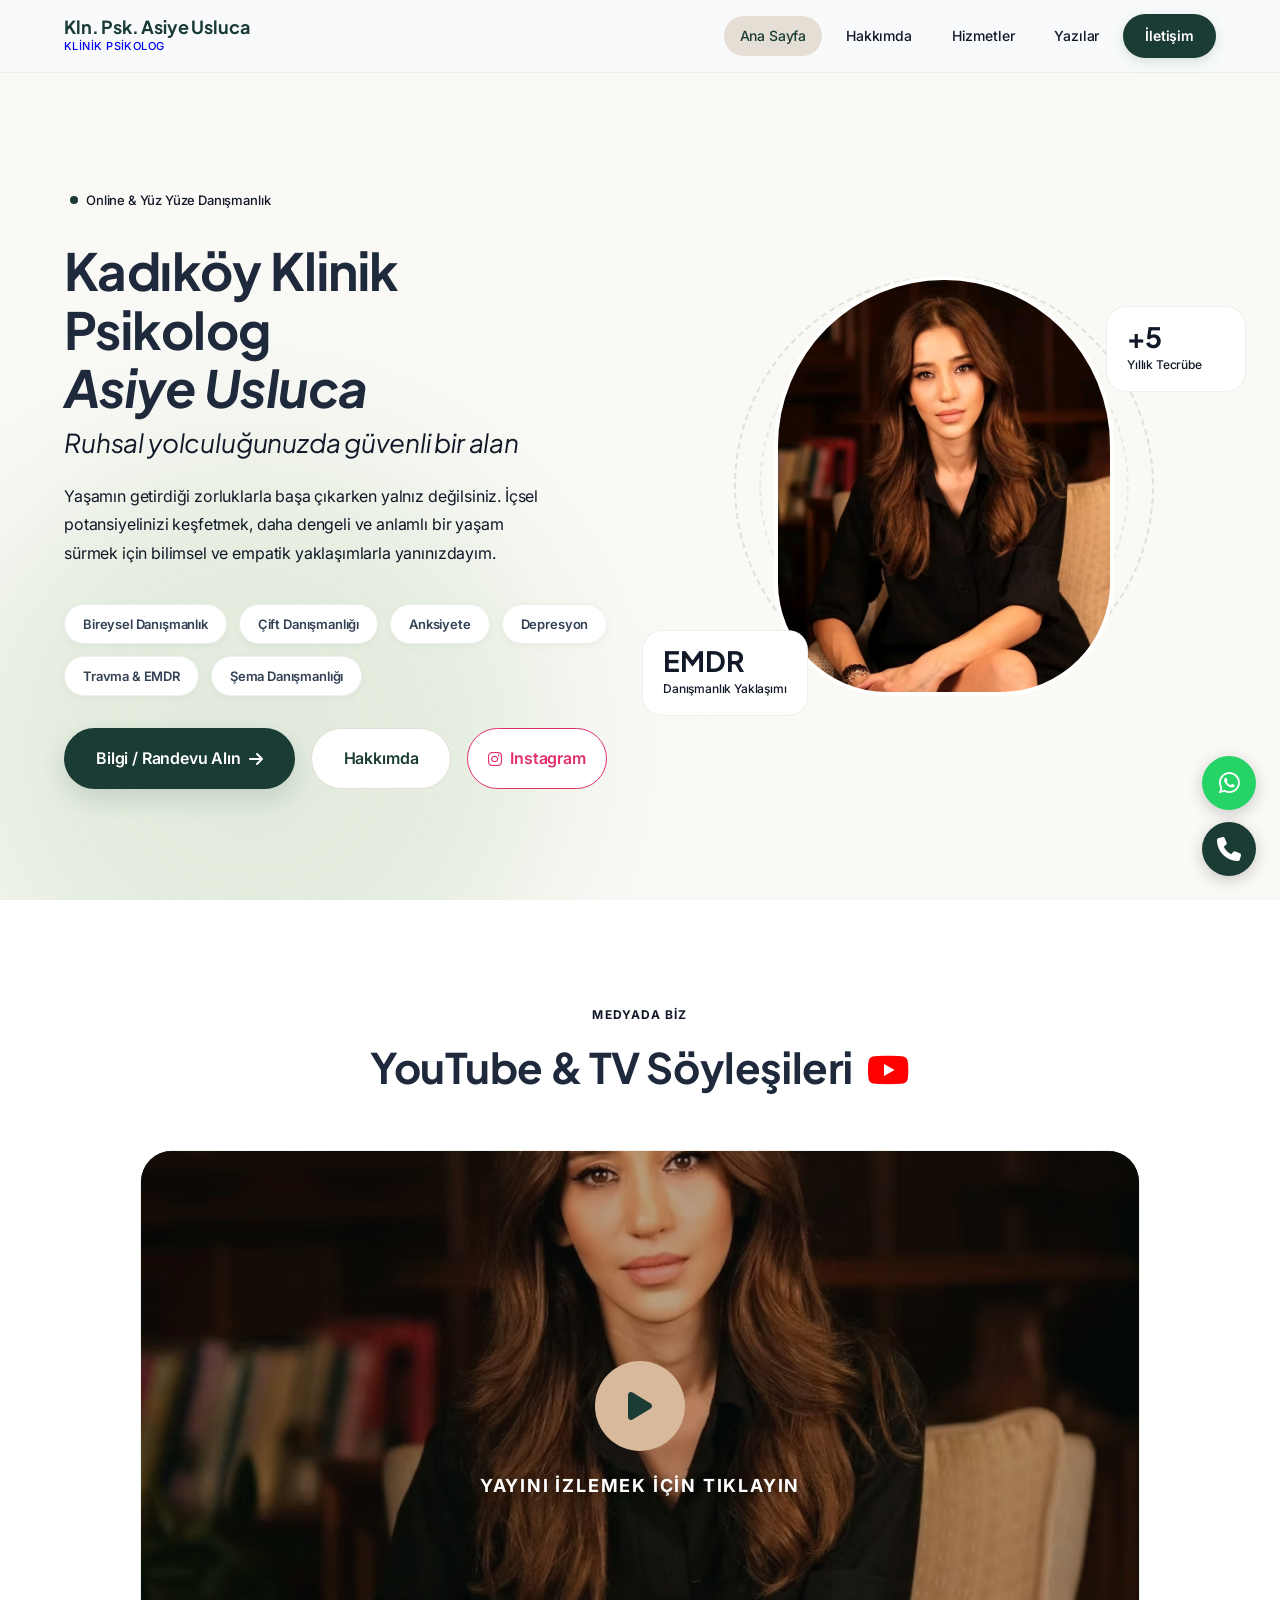
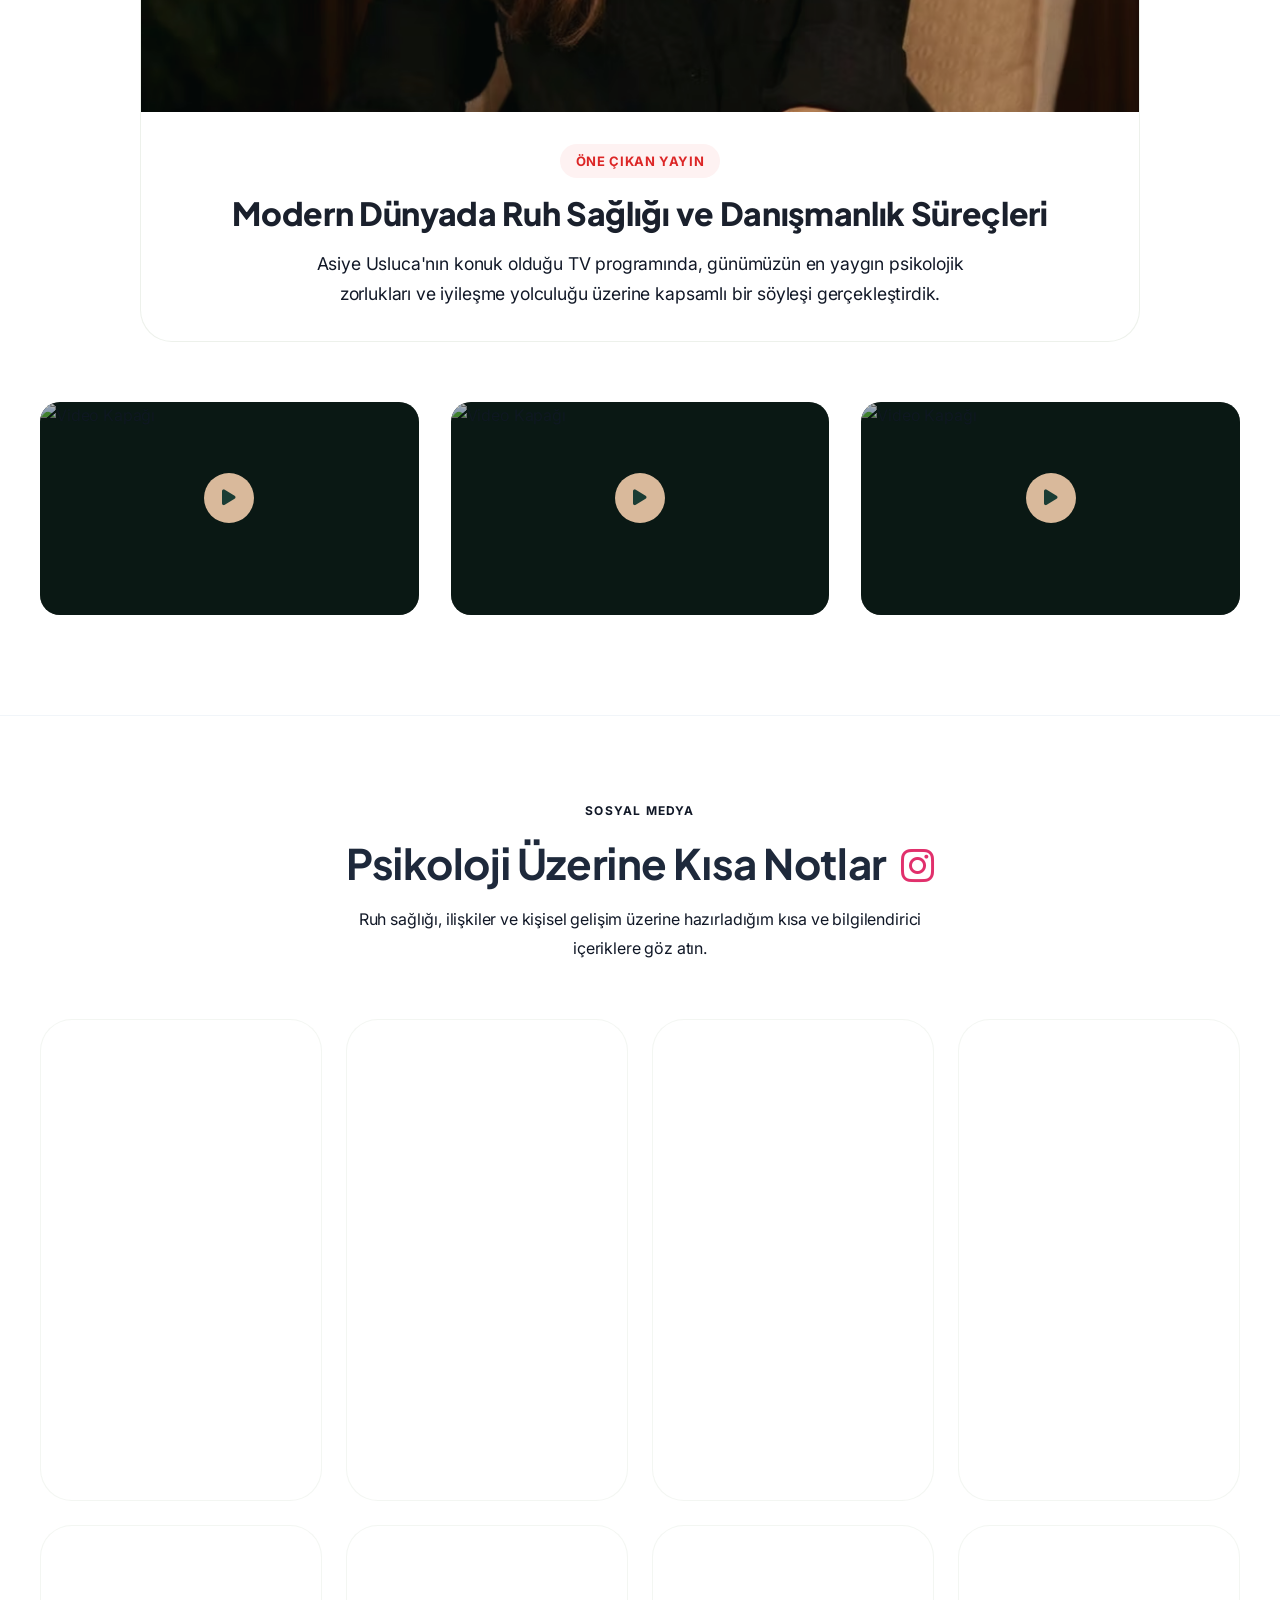
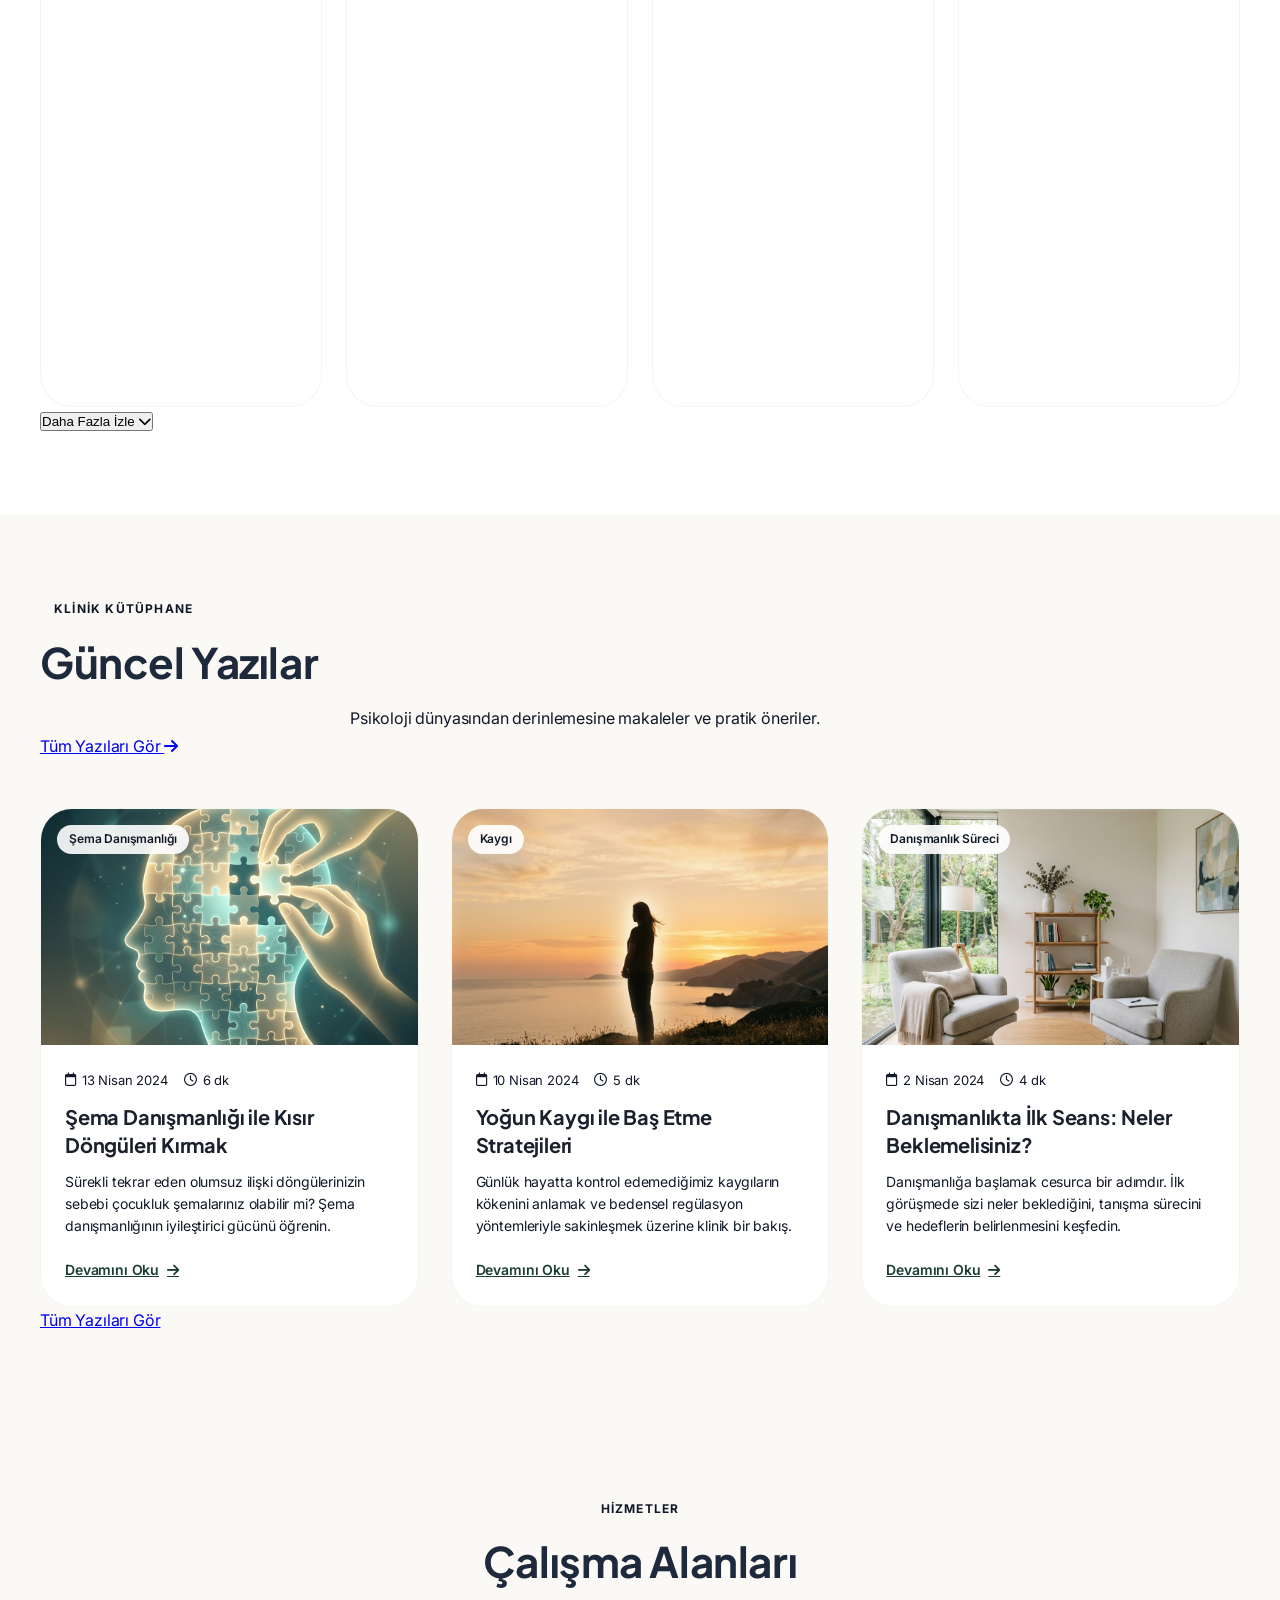
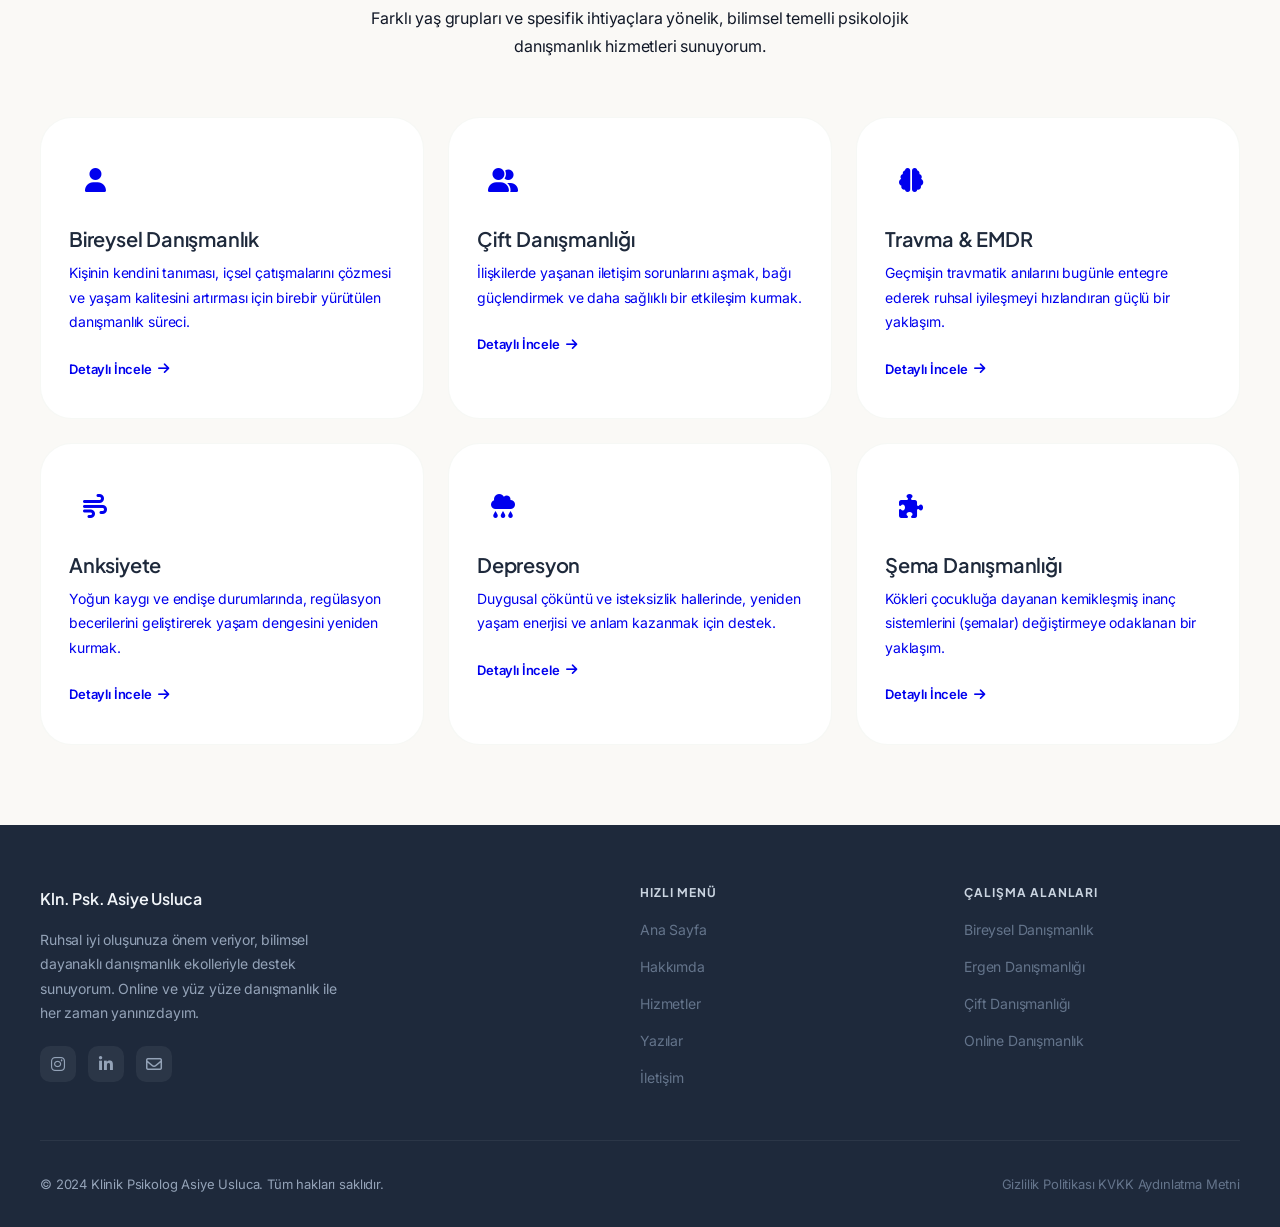
==== commit 9ab01e9c: "Terminoloji güncellemesi: 'terapi' -> 'danışmanlık' ve genel iyileştirmeler" ====
--- a/index.html
+++ b/index.html
@@ -3,8 +3,8 @@
 <head>
     <meta charset="UTF-8">
     <meta name="viewport" content="width=device-width, initial-scale=1.0">
-    <title>Klinik Psikolog Asiye Usluca | Psikolojik Danışmanlık ve Terapi</title>
-    <meta name="description" content="Klinik Psikolog Asiye Usluca ile ruhsal yolculuğunuzda güvenli bir alan. Bireysel terapi, ergen terapisi ve çift terapisi hizmetleri.">
+    <title>Klinik Psikolog Asiye Usluca | Psikolojik Danışmanlık</title>
+    <meta name="description" content="Klinik Psikolog Asiye Usluca ile ruhsal yolculuğunuzda güvenli bir alan. Bireysel danışmanlık, ergen danışmanlığı ve çift danışmanlığı hizmetleri.">
     <!-- Tailwind CSS -->
     <script src="https://cdn.tailwindcss.com"></script>
     <script>
@@ -84,7 +84,7 @@
                 <div class="hero-content fade-up">
                     <div class="hero-badge">
                         <div class="hero-badge-dot"></div>
-                        <span>Online & Yüz Yüze Terapi</span>
+                        <span>Online & Yüz Yüze Danışmanlık</span>
                     </div>
                     <h1 class="hero-title">
                         Kadıköy Klinik Psikolog <br>
@@ -96,12 +96,12 @@
                     </p>
 
                     <div class="hero-tags-container" style="margin-bottom: 32px;">
-                        <span class="hero-tag">Bireysel Terapi</span>
-                        <span class="hero-tag">Çift Terapisi</span>
+                        <span class="hero-tag">Bireysel Danışmanlık</span>
+                        <span class="hero-tag">Çift Danışmanlığı</span>
                         <span class="hero-tag">Anksiyete</span>
                         <span class="hero-tag">Depresyon</span>
                         <span class="hero-tag">Travma & EMDR</span>
-                        <span class="hero-tag">Şema Terapi</span>
+                        <span class="hero-tag">Şema Danışmanlığı</span>
                     </div>
 
                     <div class="hero-actions">
@@ -125,7 +125,7 @@
                     </div>
                     <div class="hero-stats">
                         <div class="hero-stats-number">EMDR</div>
-                        <div class="hero-stats-label">Terapi Yaklaşımı</div>
+                        <div class="hero-stats-label">Danışmanlık Yaklaşımı</div>
                     </div>
                     <div class="hero-stats hero-stats-2">
                         <div class="hero-stats-number">+5</div>
@@ -159,7 +159,7 @@
                     </div>
                     <div class="featured-video-content">
                         <span class="featured-video-tag">Öne Çıkan Yayın</span>
-                        <h3 class="featured-video-title">Modern Dünyada Ruh Sağlığı ve Terapi Süreçleri</h3>
+                        <h3 class="featured-video-title">Modern Dünyada Ruh Sağlığı ve Danışmanlık Süreçleri</h3>
                         <p class="featured-video-desc">
                             Asiye Usluca'nın konuk olduğu TV programında, günümüzün en yaygın psikolojik zorlukları ve iyileşme yolculuğu üzerine kapsamlı bir söyleşi gerçekleştirdik.
                         </p>
@@ -308,16 +308,16 @@
                     <!-- Post 1 -->
                     <article class="blog-card fade-up">
                         <div class="blog-image-wrap">
-                            <img src="schema_therapy_puzzle_1776084819249.png" alt="Şema Terapi ile Kısır Döngüleri Kırmak">
-                            <span class="blog-category-badge">Şema Terapi</span>
+                            <img src="schema_therapy_puzzle_1776084819249.png" alt="Şema Danışmanlığı ile Kısır Döngüleri Kırmak">
+                            <span class="blog-category-badge">Şema Danışmanlığı</span>
                         </div>
                         <div class="blog-content">
                             <div class="blog-meta">
                                 <span class="blog-meta-item"><i class="fa-regular fa-calendar"></i> 13 Nisan 2024</span>
                                 <span class="blog-meta-item"><i class="fa-regular fa-clock"></i> 6 dk</span>
                             </div>
-                            <h3 class="blog-card-title">Şema Terapi ile Kısır Döngüleri Kırmak</h3>
-                            <p class="blog-card-excerpt">Sürekli tekrar eden olumsuz ilişki döngülerinizin sebebi çocukluk şemalarınız olabilir mi? Şema terapinin iyileştirici gücünü öğrenin.</p>
+                            <h3 class="blog-card-title">Şema Danışmanlığı ile Kısır Döngüleri Kırmak</h3>
+                            <p class="blog-card-excerpt">Sürekli tekrar eden olumsuz ilişki döngülerinizin sebebi çocukluk şemalarınız olabilir mi? Şema danışmanlığının iyileştirici gücünü öğrenin.</p>
                             <a href="yazilar.html" class="blog-read-more">Devamını Oku <i class="fa-solid fa-arrow-right"></i></a>
                         </div>
                     </article>
@@ -342,16 +342,16 @@
                     <!-- Post 3 -->
                     <article class="blog-card fade-up fade-up-delay-2">
                         <div class="blog-image-wrap">
-                            <img src="therapy_room_session_1776084719067.png" alt="Terapide İlk Seans: Neler Beklemelisiniz?">
-                            <span class="blog-category-badge">Terapi Süreci</span>
+                            <img src="therapy_room_session_1776084719067.png" alt="Danışmanlıkta İlk Seans: Neler Beklemelisiniz?">
+                            <span class="blog-category-badge">Danışmanlık Süreci</span>
                         </div>
                         <div class="blog-content">
                             <div class="blog-meta">
                                 <span class="blog-meta-item"><i class="fa-regular fa-calendar"></i> 2 Nisan 2024</span>
                                 <span class="blog-meta-item"><i class="fa-regular fa-clock"></i> 4 dk</span>
                             </div>
-                            <h3 class="blog-card-title">Terapide İlk Seans: Neler Beklemelisiniz?</h3>
-                            <p class="blog-card-excerpt">Terapiye başlamak cesurca bir adımdır. İlk görüşmede sizi neler beklediğini, tanışma sürecini ve hedeflerin belirlenmesini keşfedin.</p>
+                            <h3 class="blog-card-title">Danışmanlıkta İlk Seans: Neler Beklemelisiniz?</h3>
+                            <p class="blog-card-excerpt">Danışmanlığa başlamak cesurca bir adımdır. İlk görüşmede sizi neler beklediğini, tanışma sürecini ve hedeflerin belirlenmesini keşfedin.</p>
                             <a href="yazilar.html" class="blog-read-more">Devamını Oku <i class="fa-solid fa-arrow-right"></i></a>
                         </div>
                     </article>
@@ -369,28 +369,28 @@
                 <div class="section-header fade-up">
                     <span class="section-eyebrow">Hizmetler</span>
                     <h2 class="section-title">Çalışma Alanları</h2>
-                    <p class="section-desc">Farklı yaş grupları ve spesifik ihtiyaçlara yönelik, bilimsel temelli psikoterapi hizmetleri sunuyorum.</p>
+                    <p class="section-desc">Farklı yaş grupları ve spesifik ihtiyaçlara yönelik, bilimsel temelli psikolojik danışmanlık hizmetleri sunuyorum.</p>
                 </div>
 
                 <div class="services-grid">
-                    <!-- Bireysel Terapi -->
+                    <!-- Bireysel Danışmanlık -->
                     <a href="hizmetler.html#bireysel" class="service-card fade-up">
                         <div class="service-icon text-sage">
                             <i class="fa-solid fa-user"></i>
                         </div>
-                        <h3 class="service-name">Bireysel Terapi</h3>
-                        <p class="service-desc">Kişinin kendini tanıması, içsel çatışmalarını çözmesi ve yaşam kalitesini artırması için birebir yürütülen terapi süreci.</p>
+                        <h3 class="service-name">Bireysel Danışmanlık</h3>
+                        <p class="service-desc">Kişinin kendini tanıması, içsel çatışmalarını çözmesi ve yaşam kalitesini artırması için birebir yürütülen danışmanlık süreci.</p>
                         <span class="service-link">
                             Detaylı İncele <i class="fa-solid fa-arrow-right text-xs"></i>
                         </span>
                     </a>
 
-                    <!-- Çift Terapisi -->
+                    <!-- Çift Danışmanlığı -->
                     <a href="hizmetler.html#cift" class="service-card fade-up fade-up-delay-1">
                         <div class="service-icon text-sage">
                             <i class="fa-solid fa-user-group"></i>
                         </div>
-                        <h3 class="service-name">Çift Terapisi</h3>
+                        <h3 class="service-name">Çift Danışmanlığı</h3>
                         <p class="service-desc">İlişkilerde yaşanan iletişim sorunlarını aşmak, bağı güçlendirmek ve daha sağlıklı bir etkileşim kurmak.</p>
                         <span class="service-link">
                             Detaylı İncele <i class="fa-solid fa-arrow-right text-xs"></i>
@@ -433,12 +433,12 @@
                         </span>
                     </a>
 
-                    <!-- Şema Terapi -->
+                    <!-- Şema Danışmanlığı -->
                     <a href="hizmetler.html#sema" class="service-card fade-up fade-up-delay-2">
                         <div class="service-icon text-sage">
                             <i class="fa-solid fa-puzzle-piece"></i>
                         </div>
-                        <h3 class="service-name">Şema Terapi</h3>
+                        <h3 class="service-name">Şema Danışmanlığı</h3>
                         <p class="service-desc">Kökleri çocukluğa dayanan kemikleşmiş inanç sistemlerini (şemalar) değiştirmeye odaklanan bir yaklaşım.</p>
                         <span class="service-link">
                             Detaylı İncele <i class="fa-solid fa-arrow-right text-xs"></i>
@@ -458,7 +458,7 @@
                         <span class="footer-logo-name">Kln. Psk. Asiye Usluca</span>
                     </a>
                     <p class="footer-desc">
-                        Ruhsal iyi oluşunuza önem veriyor, bilimsel dayanaklı terapi ekolleriyle destek sunuyorum. Online ve yüz yüze terapi ile her zaman yanınızdayım.
+                        Ruhsal iyi oluşunuza önem veriyor, bilimsel dayanaklı danışmanlık ekolleriyle destek sunuyorum. Online ve yüz yüze danışmanlık ile her zaman yanınızdayım.
                     </p>
                     <div class="footer-social">
                         <a href="https://www.instagram.com/kl.psk.asiyeusluca/" target="_blank" aria-label="Instagram"><i class="fa-brands fa-instagram"></i></a>
@@ -481,10 +481,10 @@
                 <div>
                     <h4 class="footer-nav-title">Çalışma Alanları</h4>
                     <ul class="footer-nav-list">
-                        <li><a href="hizmetler.html#bireysel">Bireysel Terapi</a></li>
-                        <li><a href="hizmetler.html#ergen">Ergen Terapisi</a></li>
-                        <li><a href="hizmetler.html#cift">Çift Terapisi</a></li>
-                        <li><a href="hizmetler.html#online">Online Terapi</a></li>
+                        <li><a href="hizmetler.html#bireysel">Bireysel Danışmanlık</a></li>
+                        <li><a href="hizmetler.html#ergen">Ergen Danışmanlığı</a></li>
+                        <li><a href="hizmetler.html#cift">Çift Danışmanlığı</a></li>
+                        <li><a href="hizmetler.html#online">Online Danışmanlık</a></li>
                     </ul>
                 </div>
             </div>
--- a/style.css
+++ b/style.css
@@ -958,6 +958,49 @@
   background: var(--sage);
 }
 
+/* New About Enrichment Styles */
+.about-signature-quote {
+    margin-top: 40px;
+    padding: 30px;
+    background: var(--bg-premium);
+    border-left: 4px solid var(--secondary);
+    border-radius: 0 var(--radius) var(--radius) 0;
+    position: relative;
+    font-style: italic;
+    box-shadow: var(--shadow-premium);
+}
+
+.about-signature-quote::before {
+    content: '"';
+    position: absolute;
+    top: 10px;
+    left: 15px;
+    font-size: 60px;
+    color: var(--secondary);
+    opacity: 0.2;
+    font-family: serif;
+}
+
+.about-signature-text {
+    font-size: 18px;
+    color: var(--primary);
+    line-height: 1.6;
+    margin-bottom: 15px;
+}
+
+.about-signature-name {
+    font-family: var(--font-heading);
+    font-weight: 700;
+    font-size: 16px;
+    color: var(--primary);
+    display: block;
+}
+
+.about-signature-title {
+    font-size: 13px;
+    color: var(--muted);
+}
+
 /* ===== SERVICES PAGE ===== */
 .services-detail {
   padding: 80px 24px;
@@ -1897,38 +1940,67 @@
 .academic-card {
     background: white;
     border-radius: var(--radius);
-    padding: 24px;
-    box-shadow: 0 4px 12px rgba(0,0,0,0.03);
-    border: 1px solid rgba(0,0,0,0.05);
+    padding: 32px;
+    box-shadow: 0 4px 20px rgba(0,0,0,0.02);
+    border: 1px solid rgba(136,164,124,0.1);
     transition: var(--transition);
+    display: flex;
+    flex-direction: column;
+    position: relative;
+    overflow: hidden;
+}
+
+.academic-card::after {
+    content: '\f19d'; /* graduation cap icon from font awesome */
+    font-family: "Font Awesome 6 Free";
+    font-weight: 900;
+    position: absolute;
+    bottom: -20px;
+    right: -10px;
+    font-size: 80px;
+    color: var(--sage-50);
+    opacity: 0.5;
+    transform: rotate(-15deg);
+    transition: var(--transition);
 }
 
 .academic-card:hover {
-    box-shadow: 0 8px 24px rgba(0,0,0,0.06);
-    transform: translateY(-2px);
+    box-shadow: var(--shadow-hover);
+    transform: translateY(-5px);
+    border-color: var(--sage-200);
+}
+
+.academic-card:hover::after {
+    transform: rotate(0deg) scale(1.1);
+    color: var(--sage-100);
 }
 
 .academic-badge {
     display: inline-block;
-    padding: 4px 12px;
-    background: #EDF2F7;
-    color: #4A5568;
+    padding: 6px 14px;
+    background: var(--sage-50);
+    color: var(--sage-dark);
     border-radius: 50px;
-    font-size: 12px;
+    font-size: 11px;
     font-weight: 700;
-    margin-bottom: 12px;
+    letter-spacing: 0.05em;
+    text-transform: uppercase;
+    margin-bottom: 16px;
+    width: fit-content;
+    border: 1px solid var(--sage-100);
 }
 
 .academic-uni {
-    font-size: 18px;
+    font-size: 20px;
     font-weight: 700;
-    color: #1A202C;
-    margin-bottom: 4px;
+    color: var(--primary);
+    margin-bottom: 6px;
 }
 
 .academic-program {
     font-size: 15px;
-    color: #718096;
+    color: var(--muted);
+    font-weight: 500;
 }
 
 /* ===== PROFESSIONAL TRAINING ===== */
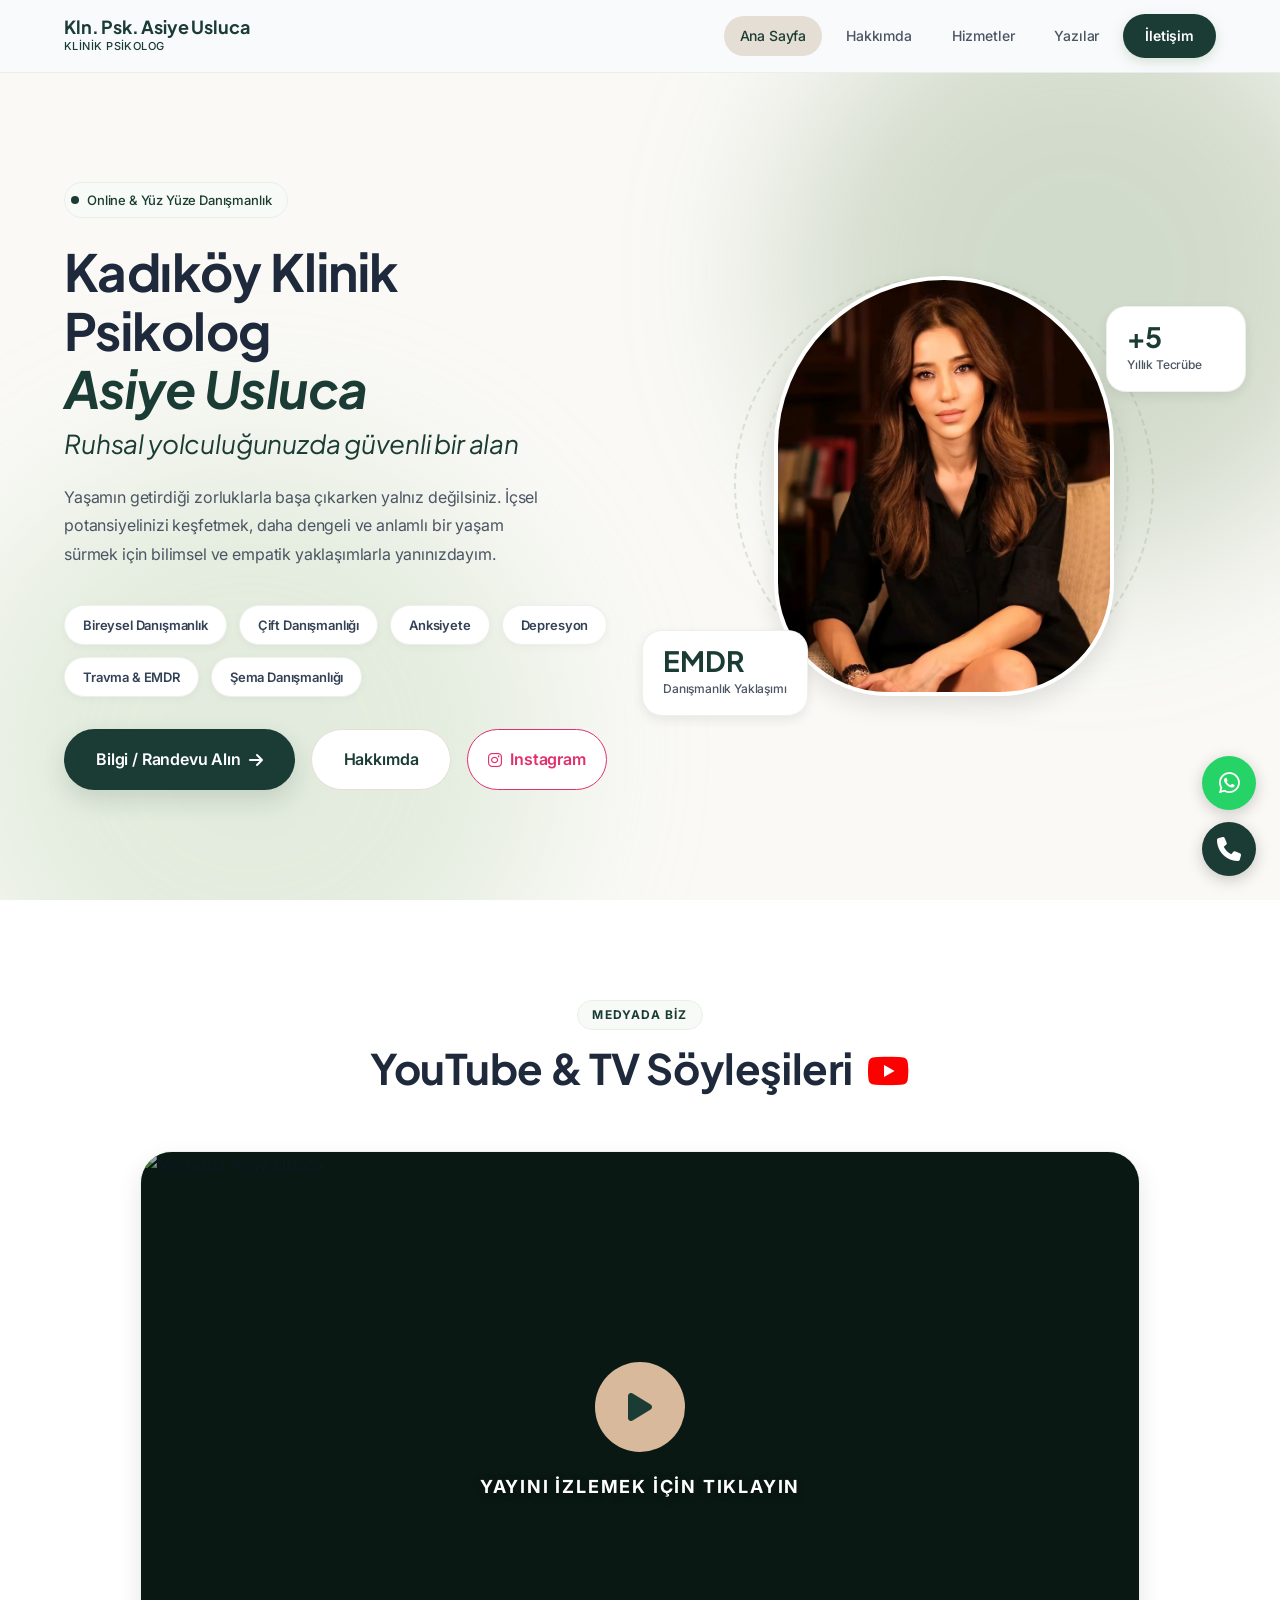
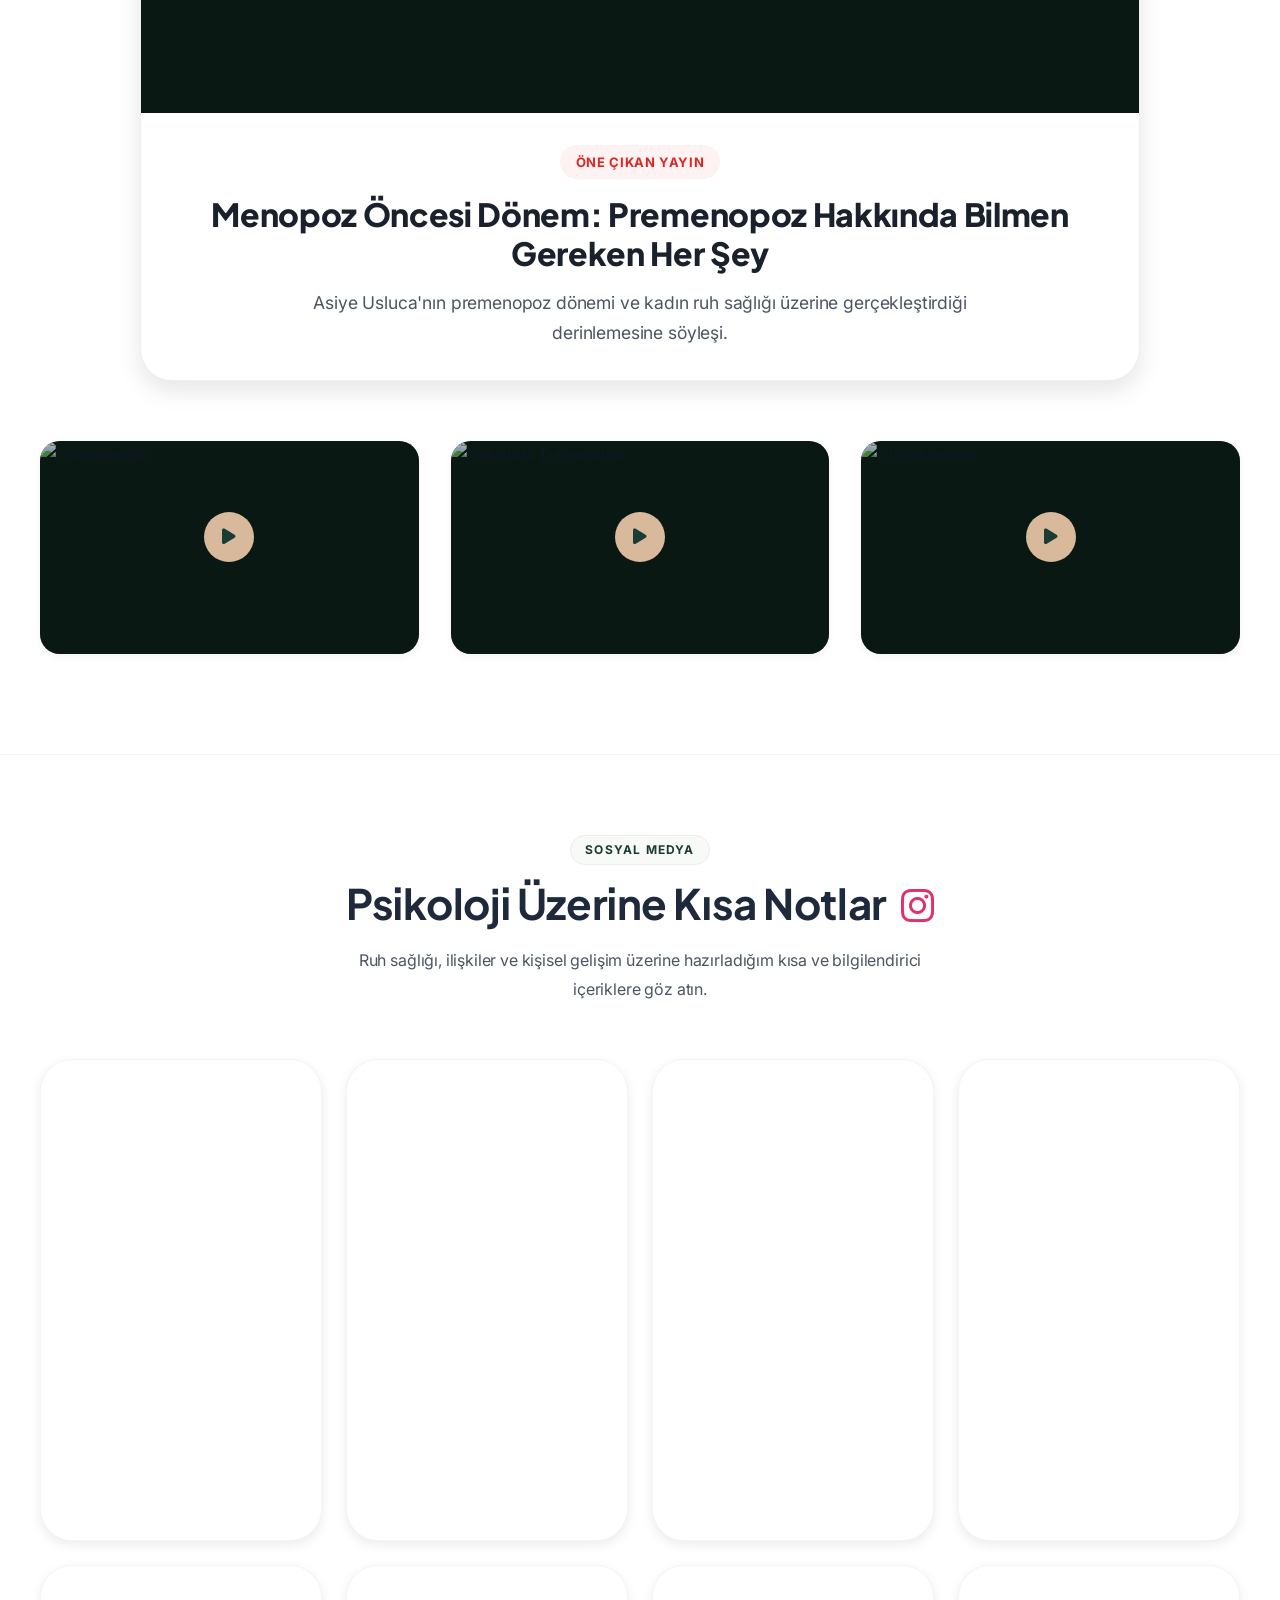
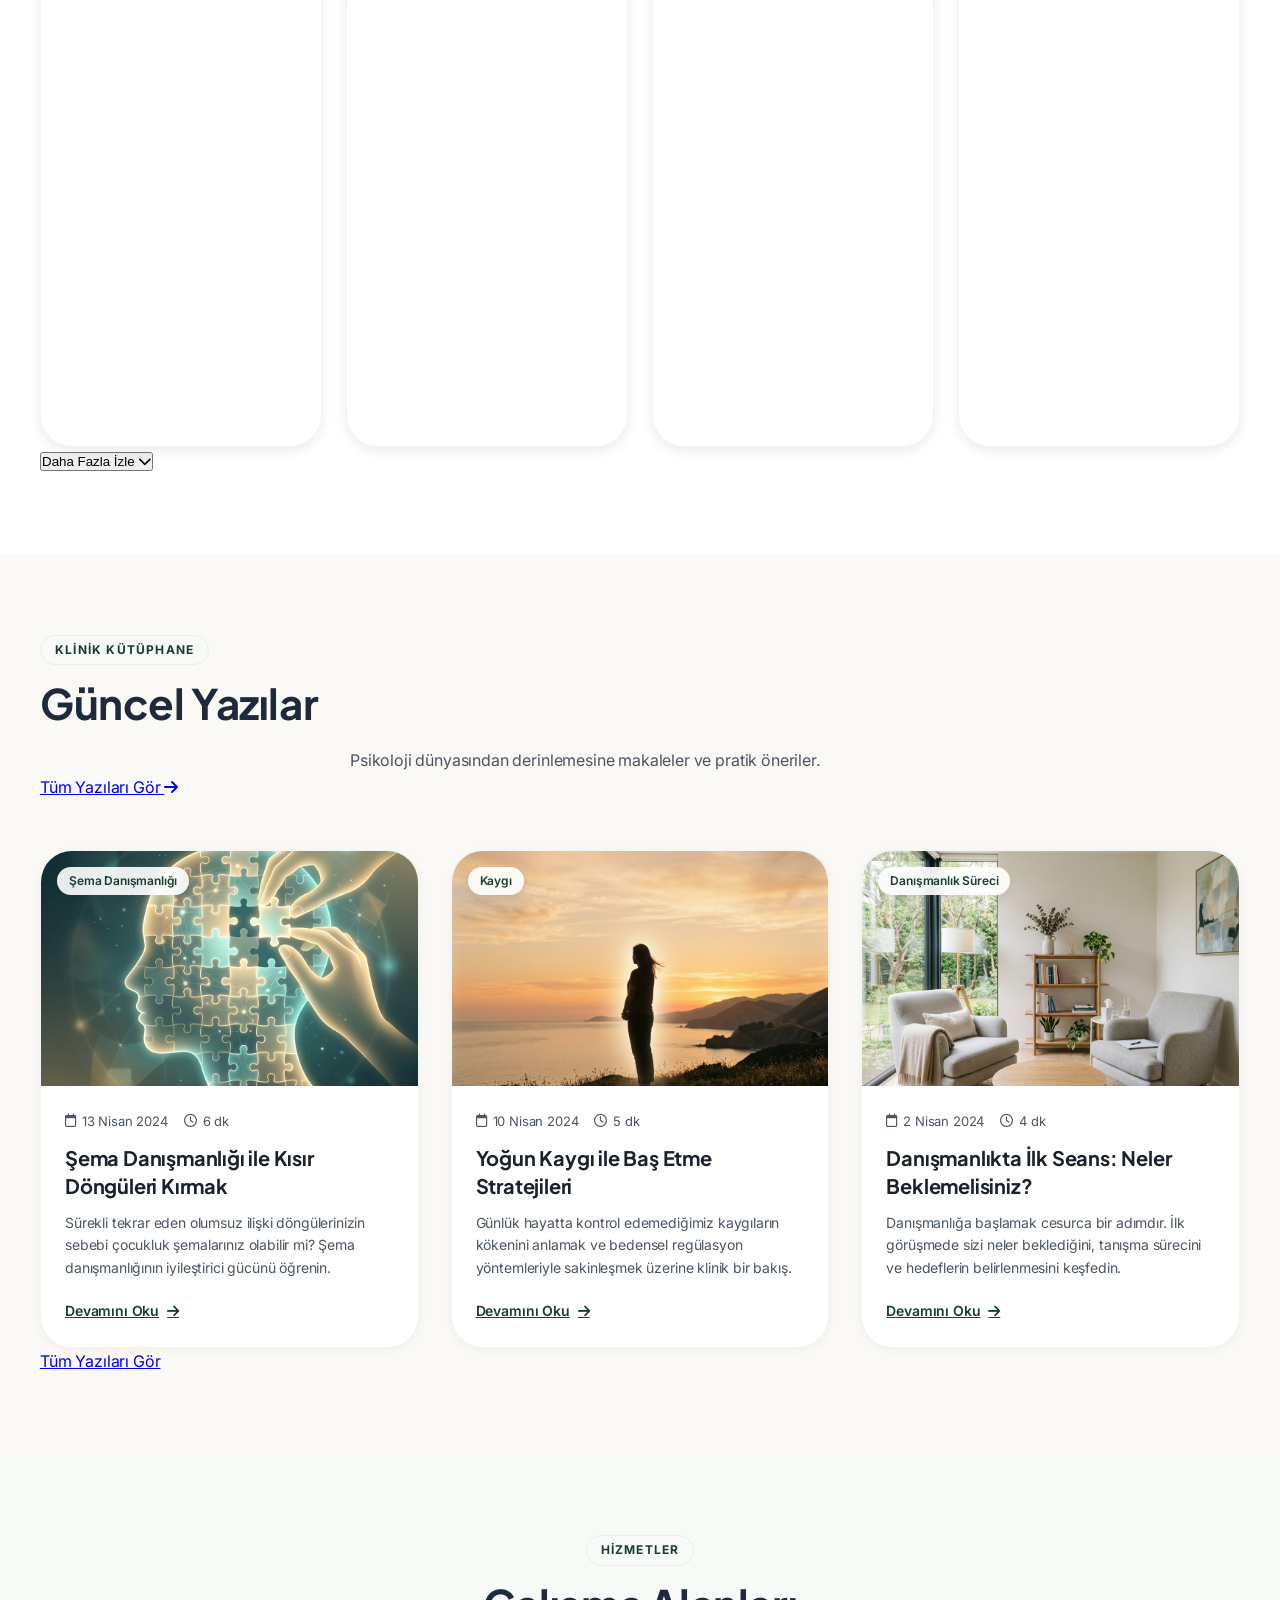
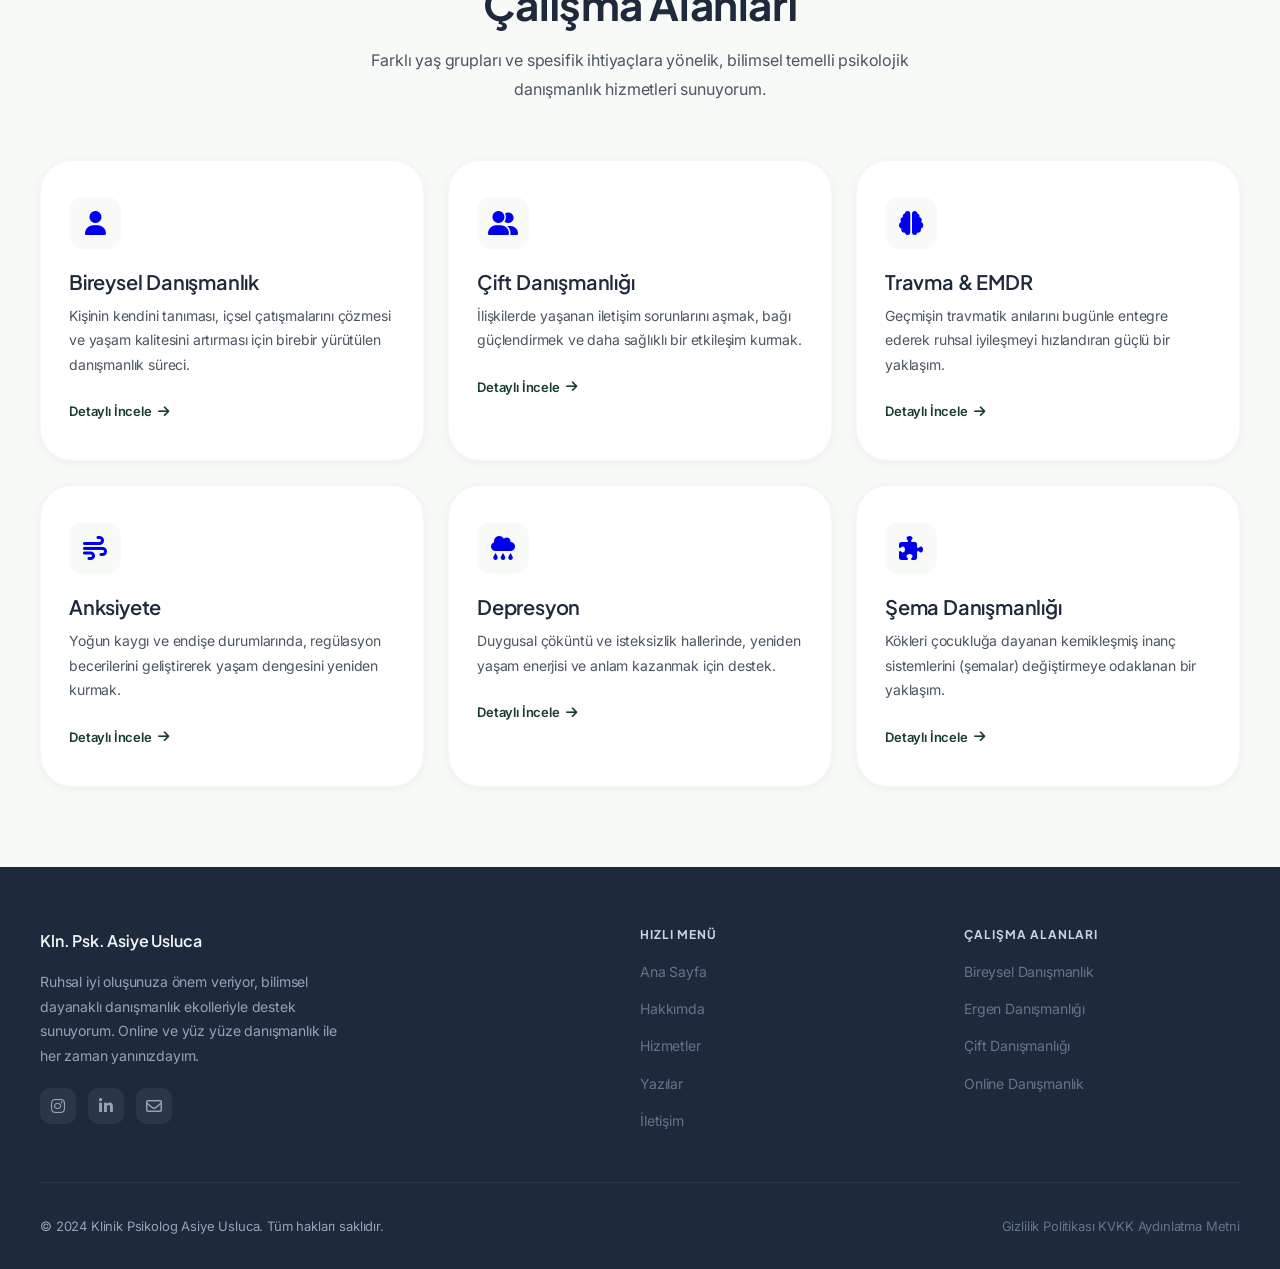
==== commit 517ade84: "fix: mobile menu visibility, Diverse YouTube content, and tag alignment" ====
--- a/index.html
+++ b/index.html
@@ -150,7 +150,7 @@
                 <div class="featured-video-container fade-up" id="featured-video-box">
                     <div class="video-responsive-wrap video-placeholder" onclick="loadFeaturedVideo()">
                         <div class="video-cover-overlay">
-                            <img src="images/Asiye Usluca.avif" alt="Medyada Asiye Usluca" class="video-cover-img">
+                            <img src="https://img.youtube.com/vi/cConv77042Q/maxresdefault.jpg" alt="Medyada Asiye Usluca" class="video-cover-img">
                             <div class="play-button-premium">
                                 <i class="fa-solid fa-play"></i>
                             </div>
@@ -159,9 +159,9 @@
                     </div>
                     <div class="featured-video-content">
                         <span class="featured-video-tag">Öne Çıkan Yayın</span>
-                        <h3 class="featured-video-title">Modern Dünyada Ruh Sağlığı ve Danışmanlık Süreçleri</h3>
+                        <h3 class="featured-video-title">Menopoz Öncesi Dönem: Premenopoz Hakkında Bilmen Gereken Her Şey</h3>
                         <p class="featured-video-desc">
-                            Asiye Usluca'nın konuk olduğu TV programında, günümüzün en yaygın psikolojik zorlukları ve iyileşme yolculuğu üzerine kapsamlı bir söyleşi gerçekleştirdik.
+                            Asiye Usluca'nın premenopoz dönemi ve kadın ruh sağlığı üzerine gerçekleştirdiği derinlemesine söyleşi.
                         </p>
                     </div>
                 </div>
@@ -169,7 +169,7 @@
                 <script>
                     function loadFeaturedVideo() {
                         const container = document.getElementById('featured-video-box').querySelector('.video-responsive-wrap');
-                        container.innerHTML = '<iframe src="https://www.youtube.com/embed/6K0EcAQxALw?autoplay=1&rel=0" title="YouTube Video" allow="accelerometer; autoplay; clipboard-write; encrypted-media; gyroscope; picture-in-picture" allowfullscreen></iframe>';
+                        container.innerHTML = '<iframe src="https://www.youtube.com/embed/cConv77042Q?autoplay=1&rel=0" title="YouTube Video" allow="accelerometer; autoplay; clipboard-write; encrypted-media; gyroscope; picture-in-picture" allowfullscreen></iframe>';
                         container.classList.remove('video-placeholder');
                     }
                 </script>
@@ -177,9 +177,9 @@
                 <!-- More Videos with Premium Toggle & Cover Images -->
                 <div class="youtube-grid">
                     <div class="yt-card fade-up" id="yt-1">
-                        <div class="video-responsive-wrap video-placeholder" onclick="loadGridVideo('yt-1', '6K0EcAQxALw')">
+                        <div class="video-responsive-wrap video-placeholder" onclick="loadGridVideo('yt-1', 'udYs3tbVhME')">
                             <div class="video-cover-overlay">
-                                <img src="https://img.youtube.com/vi/6K0EcAQxALw/maxresdefault.jpg" alt="Video Kapağı" class="video-cover-img">
+                                <img src="https://img.youtube.com/vi/udYs3tbVhME/maxresdefault.jpg" alt="Psikogenetik" class="video-cover-img">
                                 <div class="play-button-premium" style="width: 50px; height: 50px; font-size: 18px;">
                                     <i class="fa-solid fa-play"></i>
                                 </div>
@@ -187,9 +187,9 @@
                         </div>
                     </div>
                     <div class="yt-card fade-up fade-up-delay-1" id="yt-2">
-                        <div class="video-responsive-wrap video-placeholder" onclick="loadGridVideo('yt-2', '6K0EcAQxALw')">
+                        <div class="video-responsive-wrap video-placeholder" onclick="loadGridVideo('yt-2', 'wrR3PKdKeLo')">
                             <div class="video-cover-overlay">
-                                <img src="https://img.youtube.com/vi/6K0EcAQxALw/maxresdefault.jpg" alt="Video Kapağı" class="video-cover-img">
+                                <img src="https://img.youtube.com/vi/wrR3PKdKeLo/maxresdefault.jpg" alt="Psikolojik Dayanıklılık" class="video-cover-img">
                                 <div class="play-button-premium" style="width: 50px; height: 50px; font-size: 18px;">
                                     <i class="fa-solid fa-play"></i>
                                 </div>
@@ -197,9 +197,9 @@
                         </div>
                     </div>
                     <div class="yt-card fade-up fade-up-delay-2" id="yt-3">
-                        <div class="video-responsive-wrap video-placeholder" onclick="loadGridVideo('yt-3', '6K0EcAQxALw')">
+                        <div class="video-responsive-wrap video-placeholder" onclick="loadGridVideo('yt-3', 'rdYB03mPe6M')">
                             <div class="video-cover-overlay">
-                                <img src="https://img.youtube.com/vi/6K0EcAQxALw/maxresdefault.jpg" alt="Video Kapağı" class="video-cover-img">
+                                <img src="https://img.youtube.com/vi/rdYB03mPe6M/maxresdefault.jpg" alt="Disosiyasyon" class="video-cover-img">
                                 <div class="play-button-premium" style="width: 50px; height: 50px; font-size: 18px;">
                                     <i class="fa-solid fa-play"></i>
                                 </div>
--- a/style.css
+++ b/style.css
@@ -10,7 +10,15 @@
   --bg-premium: #FAF9F6;   /* Off-white Pearl - Ease */
   --text-main: #111827;    /* Rich Ink */
   --text-muted: #4B5563;   /* Soft Charcoal */
+  --slate-text: #1E293B;   /* Richer Slate */
+  --muted: var(--text-muted);
   --sage: var(--primary);  /* Legacy compatibility */
+  
+  /* Additional Sage Tones */
+  --sage-50: #F8FAF7;
+  --sage-100: #E8F0E6;
+  --sage-light: #88A47C;
+  --sage-dark: #1A3C34;
   
   --font-heading: 'Plus Jakarta Sans', -apple-system, BlinkMacSystemFont, "Segoe UI", Roboto, sans-serif;
   --font-body: 'Inter', system-ui, -apple-system, sans-serif;
@@ -18,8 +26,12 @@
   --transition: all 0.4s cubic-bezier(0.2, 0.8, 0.2, 1);
   --shadow-premium: 0 12px 40px rgba(0,0,0,0.03), 0 4px 12px rgba(0,0,0,0.02);
   --shadow-hover: 0 20px 60px rgba(26,60,52,0.1), 0 8px 24px rgba(0,0,0,0.05);
-  
+  --shadow-sm: 0 2px 8px rgba(0,0,0,0.05);
+  --shadow-md: 0 4px 12px rgba(0,0,0,0.08);
+  --shadow-lg: 0 10px 25px rgba(0,0,0,0.1);
+
   --radius: 20px;
+  --radius-sm: 12px;
   --radius-lg: 32px;
   --radius-pill: 100px;
 }
@@ -174,7 +186,7 @@
   display: block;
   width: 24px;
   height: 2px;
-  background: var(--slate-text);
+  background: var(--primary); /* Use primary dark color for visibility */
   border-radius: 2px;
   transition: var(--transition);
 }
@@ -197,16 +209,17 @@
   top: 72px;
   left: 0;
   right: 0;
-  background: rgba(248, 250, 252, 0.98);
+  background: var(--bg-premium);
   backdrop-filter: blur(20px);
-  border-bottom: 1px solid rgba(136,164,124,0.15);
-  padding: 16px 24px 24px;
+  -webkit-backdrop-filter: blur(20px);
+  border-bottom: 1px solid rgba(136,164,124,0.1);
+  padding: 16px 24px 32px;
   flex-direction: column;
   gap: 4px;
   z-index: 999;
   transform: translateY(-10px);
   opacity: 0;
-  transition: var(--transition);
+  transition: all 0.3s ease;
 }
 
 .mobile-menu.open {
@@ -217,12 +230,12 @@
 
 .mobile-menu a {
   display: block;
-  padding: 12px 16px;
+  padding: 14px 16px;
   border-radius: var(--radius-sm);
   text-decoration: none;
-  font-size: 15px;
+  font-size: 16px;
   font-weight: 500;
-  color: var(--slate-text);
+  color: var(--text-main);
   transition: var(--transition);
 }
 
@@ -233,13 +246,14 @@
 }
 
 .mobile-menu .nav-cta-mobile {
-  margin-top: 8px;
+  margin-top: 12px;
   text-align: center;
   background: var(--primary);
   color: white !important;
   border-radius: var(--radius-pill);
   font-weight: 600;
-  box-shadow: 0 6px 16px rgba(26,60,52,0.15);
+  padding: 16px;
+  box-shadow: var(--shadow-md);
 }
 
 /* ===== PAGE WRAPPER ===== */
@@ -492,6 +506,32 @@
   right: -30px;
   left: auto;
   min-width: 140px;
+}
+
+/* ===== HERO TAGS ===== */
+.hero-tags-container {
+  display: flex;
+  flex-wrap: wrap;
+  gap: 12px;
+  margin-top: 32px;
+}
+
+.hero-tag {
+  background: white;
+  border: 1px solid rgba(136,164,124,0.15);
+  padding: 8px 18px;
+  border-radius: 50px;
+  font-size: 13px;
+  font-weight: 600;
+  color: #334155;
+  box-shadow: 0 2px 8px rgba(0,0,0,0.04);
+  transition: all 0.3s ease;
+}
+
+.hero-tag:hover {
+  box-shadow: 0 4px 12px rgba(0,0,0,0.08);
+  transform: translateY(-2px);
+  color: var(--sage-dark);
 }
 
 /* ===== SECTION STYLES ===== */
@@ -1779,11 +1819,60 @@
     grid-template-columns: repeat(2, 1fr);
     gap: 12px;
   }
+  
   .service-card {
     padding: 24px 16px;
   }
-  .service-card-title {
-    font-size: 16px;
+
+  .hero-container {
+    grid-template-columns: 1fr;
+    gap: 40px;
+    padding: 40px 20px 80px;
+    text-align: center;
+  }
+
+  .hero-content {
+    display: flex;
+    flex-direction: column;
+    align-items: center;
+  }
+
+  .hero-title {
+    font-size: 32px;
+  }
+
+  .hero-desc {
+    max-width: 100%;
+  }
+
+  .hero-actions {
+    justify-content: center;
+    width: 100%;
+  }
+
+  .hero-tags-container {
+    display: flex;
+    flex-wrap: wrap;
+    gap: 10px;
+    justify-content: center;
+    margin: 0 auto 32px;
+    width: 100%;
+  }
+
+  .hero-image-ring,
+  .hero-image-ring-2 {
+    display: none;
+  }
+
+  .hero-stats,
+  .hero-stats-2 {
+    display: none;
+  }
+
+  .hero-image-card {
+    width: 260px;
+    height: 320px;
+    margin: 0 auto;
   }
 
   .testimonials-grid {
@@ -1797,21 +1886,6 @@
 
   .form-row {
     grid-template-columns: 1fr;
-  }
-
-  .hero-image-ring,
-  .hero-image-ring-2 {
-    display: none;
-  }
-
-  .hero-stats,
-  .hero-stats-2 {
-    display: none;
-  }
-
-  .hero-image-card {
-    width: 220px;
-    height: 280px;
   }
 
   .map-wrapper {
@@ -1899,31 +1973,7 @@
   }
 }
 
-/* ===== HERO TAGS ===== */
-.hero-tags-container {
-  display: flex;
-  flex-wrap: wrap;
-  gap: 12px;
-  margin-top: 32px;
-}
-
-.hero-tag {
-  background: white;
-  border: 1px solid rgba(136,164,124,0.15);
-  padding: 8px 18px;
-  border-radius: 50px;
-  font-size: 13px;
-  font-weight: 600;
-  color: #334155;
-  box-shadow: 0 2px 8px rgba(0,0,0,0.04);
-  transition: all 0.3s ease;
-}
-
-.hero-tag:hover {
-  box-shadow: 0 4px 12px rgba(0,0,0,0.08);
-  transform: translateY(-2px);
-  color: var(--sage-dark);
-}
+
 
 /* ===== ACADEMIC EDUCATION ===== */
 .academic-section {
